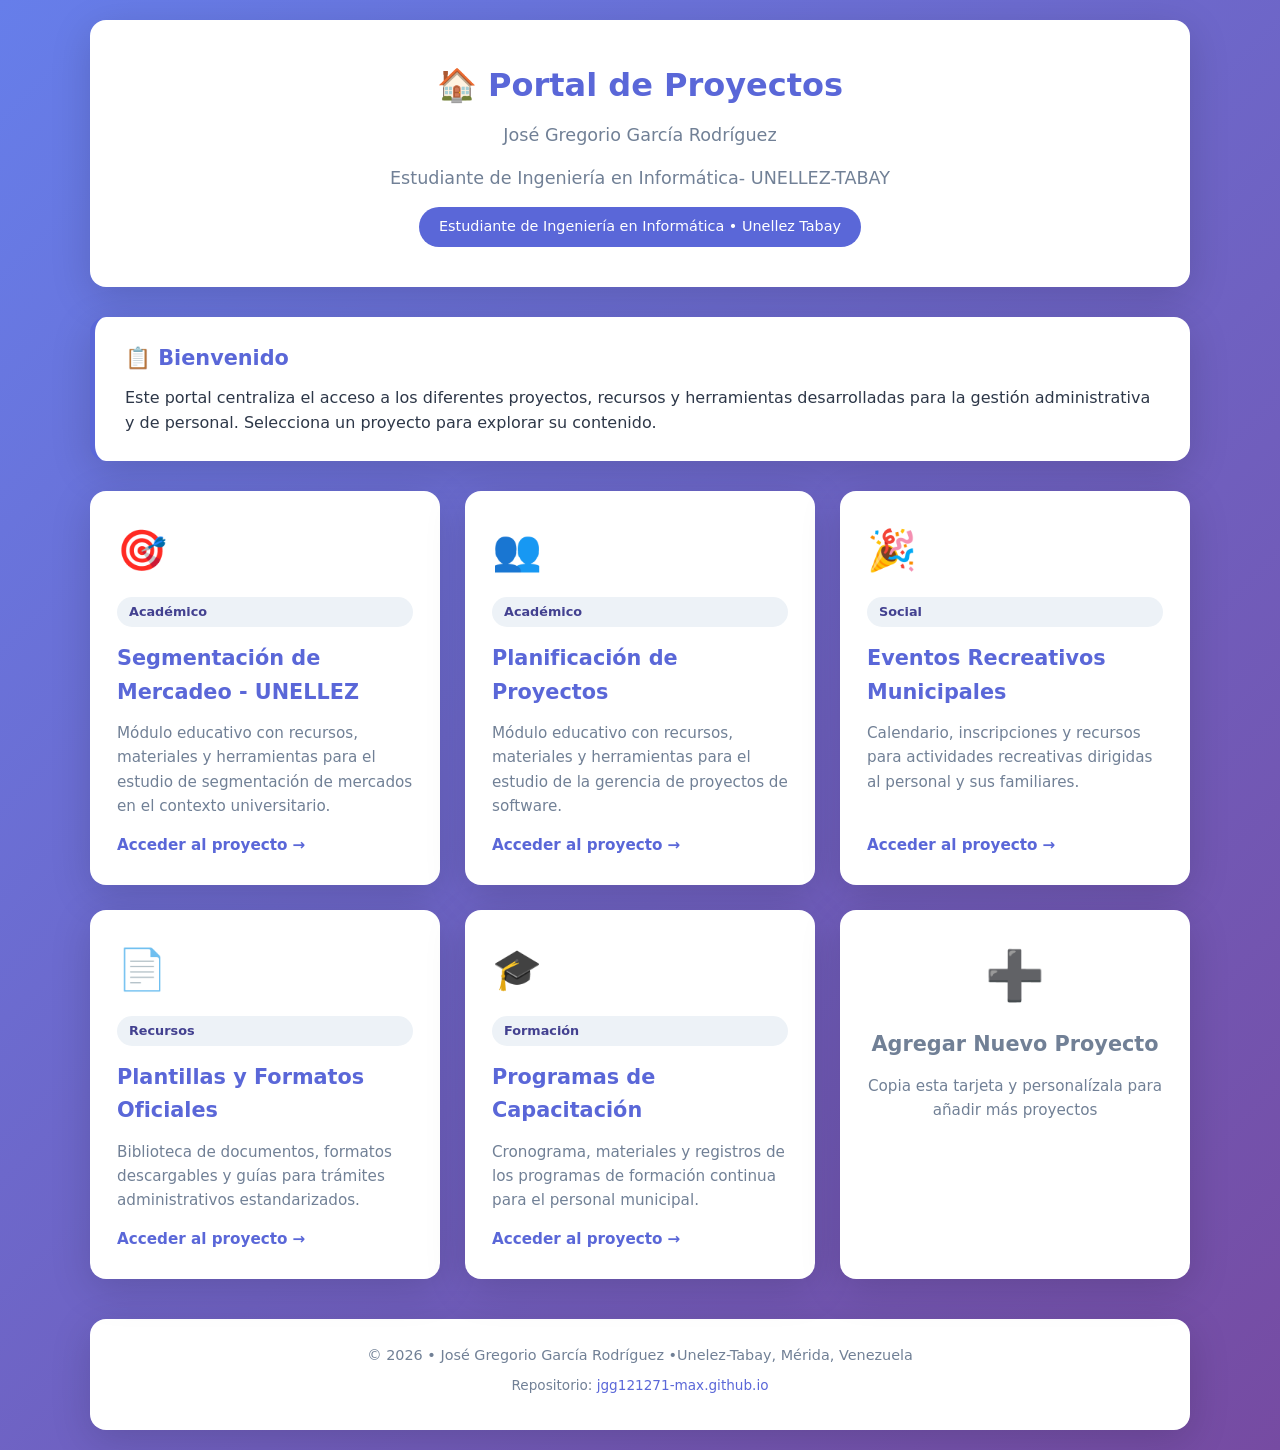
==== index.html @ 10d9c0a6 "Update index.html" ====
<!DOCTYPE html>
<html lang="es">
<head>
    <meta charset="UTF-8">
    <meta name="viewport" content="width=device-width, initial-scale=1.0">
    <meta name="description" content="Portal de proyectos de José Gregorio García - Unellez Tabay">
    <title>🏠 Portal de Proyectos | José Gregorio García</title>
    <style>
        :root {
            --primary: #5a67d8;
            --primary-dark: #434190;
            --secondary: #764ba2;
            --bg-gradient: linear-gradient(135deg, #667eea 0%, #764ba2 100%);
            --card-bg: #ffffff;
            --text-primary: #2d3748;
            --text-secondary: #718096;
            --border-radius: 16px;
            --shadow: 0 10px 40px rgba(0,0,0,0.15);
            --shadow-hover: 0 20px 60px rgba(102, 126, 234, 0.4);
        }
        
        * { margin: 0; padding: 0; box-sizing: border-box; }
        
        body {
            font-family: 'Segoe UI', system-ui, -apple-system, sans-serif;
            background: var(--bg-gradient);
            min-height: 100vh;
            padding: 20px;
            color: var(--text-primary);
            line-height: 1.6;
        }
        
        .container {
            max-width: 1100px;
            margin: 0 auto;
        }
        
        /* Header */
        header {
            background: var(--card-bg);
            border-radius: var(--border-radius);
            padding: 40px 30px;
            text-align: center;
            margin-bottom: 30px;
            box-shadow: var(--shadow);
        }
        
        header h1 {
            font-size: 2rem;
            color: var(--primary);
            margin-bottom: 10px;
        }
        
        header .subtitle {
            color: var(--text-secondary);
            font-size: 1.1rem;
            margin-bottom: 15px;
        }
        
        header .role {
            background: var(--primary);
            color: white;
            padding: 8px 20px;
            border-radius: 25px;
            display: inline-block;
            font-size: 0.9rem;
            font-weight: 500;
        }
        
        /* Intro */
        .intro {
            background: var(--card-bg);
            border-radius: var(--border-radius);
            padding: 25px 30px;
            margin-bottom: 30px;
            box-shadow: var(--shadow);
            border-left: 5px solid var(--primary);
        }
        
        .intro h2 {
            color: var(--primary);
            margin-bottom: 10px;
            font-size: 1.3rem;
        }
        
        /* Projects Grid */
        .projects-grid {
            display: grid;
            grid-template-columns: repeat(auto-fit, minmax(300px, 1fr));
            gap: 25px;
            margin-bottom: 40px;
        }
        
        .project-card {
            background: var(--card-bg);
            border-radius: var(--border-radius);
            padding: 25px;
            text-decoration: none;
            color: inherit;
            transition: all 0.3s ease;
            box-shadow: var(--shadow);
            border: 2px solid transparent;
            display: flex;
            flex-direction: column;
            min-height: 220px;
        }
        
        .project-card:hover {
            transform: translateY(-5px);
            border-color: var(--primary);
            box-shadow: var(--shadow-hover);
        }
        
        .project-card .icon {
            font-size: 2.5rem;
            margin-bottom: 15px;
        }
        
        .project-card h3 {
            color: var(--primary);
            font-size: 1.3rem;
            margin-bottom: 12px;
        }
        
        .project-card p {
            color: var(--text-secondary);
            font-size: 0.95rem;
            flex-grow: 1;
            margin-bottom: 15px;
        }
        
        .project-card .badge {
            display: inline-block;
            background: #edf2f7;
            color: var(--primary-dark);
            padding: 5px 12px;
            border-radius: 20px;
            font-size: 0.8rem;
            font-weight: 600;
            margin-bottom: 15px;
        }
        
        .project-card .link-text {
            color: var(--primary);
            font-weight: 600;
            font-size: 0.95rem;
            display: flex;
            align-items: center;
            gap: 5px;
        }
        
        .project-card .link-text::after {
            content: "→";
            transition: transform 0.2s;
        }
        
        .project-card:hover .link-text::after {
            transform: translateX(5px);
        }
        
        /* Footer */
        footer {
            background: var(--card-bg);
            border-radius: var(--border-radius);
            padding: 25px 30px;
            text-align: center;
            box-shadow: var(--shadow);
        }
        
        footer p {
            color: var(--text-secondary);
            font-size: 0.9rem;
            margin-bottom: 8px;
        }
        
        footer a {
            color: var(--primary);
            text-decoration: none;
            font-weight: 500;
        }
        
        footer a:hover {
            text-decoration: underline;
        }
        
        /* Responsive */
        @media (max-width: 768px) {
            header h1 { font-size: 1.6rem; }
            header .subtitle { font-size: 1rem; }
            .projects-grid { grid-template-columns: 1fr; }
            .container { padding: 0 10px; }
        }
    </style>
</head>
<body>
    <div class="container">
        
        <!-- Header -->
        <header>
            <h1>🏠 Portal de Proyectos</h1>
            <p class="subtitle">José Gregorio García Rodríguez</p>
            <p class="subtitle">Estudiante de Ingeniería en Informática- UNELLEZ-TABAY</p>
            <span class="role">Estudiante de Ingeniería en Informática • Unellez Tabay</span>
        </header>
        
        <!-- Introducción -->
        <section class="intro">
            <h2>📋 Bienvenido</h2>
            <p>Este portal centraliza el acceso a los diferentes proyectos, recursos y herramientas desarrolladas para la gestión administrativa y de personal. Selecciona un proyecto para explorar su contenido.</p>
        </section>
        
        <!-- Grid de Proyectos -->
        <main class="projects-grid">
            
            <!-- Proyecto 1: Segmentación de Mercadeo -->
            <a href="segmentacion-mercadeo-unellez/" class="project-card" target="_blank">
                <span class="icon">🎯</span>
                <span class="badge">Académico</span>
                <h3>Segmentación de Mercadeo - UNELLEZ</h3>
                <p>Módulo educativo con recursos, materiales y herramientas para el estudio de segmentación de mercados en el contexto universitario.</p>
                <span class="link-text">Acceder al proyecto</span>
            </a>
            
            <!-- Proyecto 2: Gerencía de Proyecto de Software -->
            <a href="gerencia-proyecto-software-unellez/" class="project-card" target="_blank">
                <span class="icon">👥</span>
                <span class="badge">Académico</span>
                <h3>Planificación de Proyectos</h3>
                <p>Módulo educativo con recursos, materiales y herramientas para el estudio de la gerencia de proyectos de software.</p>
                <span class="link-text">Acceder al proyecto</span>
            </a>
            
            <!-- Proyecto 3: Eventos Recreativos -->
            <a href="eventos-municipio/" class="project-card" target="_blank">
                <span class="icon">🎉</span>
                <span class="badge">Social</span>
                <h3>Eventos Recreativos Municipales</h3>
                <p>Calendario, inscripciones y recursos para actividades recreativas dirigidas al personal y sus familiares.</p>
                <span class="link-text">Acceder al proyecto</span>
            </a>
            
            <!-- Proyecto 4: Plantillas y Formatos -->
            <a href="plantillas-formatos/" class="project-card" target="_blank">
                <span class="icon">📄</span>
                <span class="badge">Recursos</span>
                <h3>Plantillas y Formatos Oficiales</h3>
                <p>Biblioteca de documentos, formatos descargables y guías para trámites administrativos estandarizados.</p>
                <span class="link-text">Acceder al proyecto</span>
            </a>
            
            <!-- Proyecto 5: Capacitación -->
            <a href="capacitacion-personal/" class="project-card" target="_blank">
                <span class="icon">🎓</span>
                <span class="badge">Formación</span>
                <h3>Programas de Capacitación</h3>
                <p>Cronograma, materiales y registros de los programas de formación continua para el personal municipal.</p>
                <span class="link-text">Acceder al proyecto</span>
            </a>
            
            <!-- Proyecto 6: Nuevo Proyecto (Plantilla) -->
            <a href="nuevo-proyecto/" class="project-card" target="_blank" style="border-style: dashed; justify-content: center; align-items: center; text-align: center;">
                <span class="icon" style="font-size: 3rem;">➕</span>
                <h3 style="color: var(--text-secondary);">Agregar Nuevo Proyecto</h3>
                <p style="color: var(--text-secondary); margin-bottom: 0;">Copia esta tarjeta y personalízala para añadir más proyectos</p>
            </a>
            
        </main>
        
        <!-- Footer -->
        <footer>
            <p>© 2026 • José Gregorio García Rodríguez •Unelez-Tabay, Mérida, Venezuela</p>
            <p style="font-size: 0.85rem;">
                Repositorio: 
                <a href="https://github.com/jgg121271-max/jgg121271-max.github.io" target="_blank">
                    jgg121271-max.github.io
                </a>
            </p>
        </footer>
        
    </div>
</body>
</html>
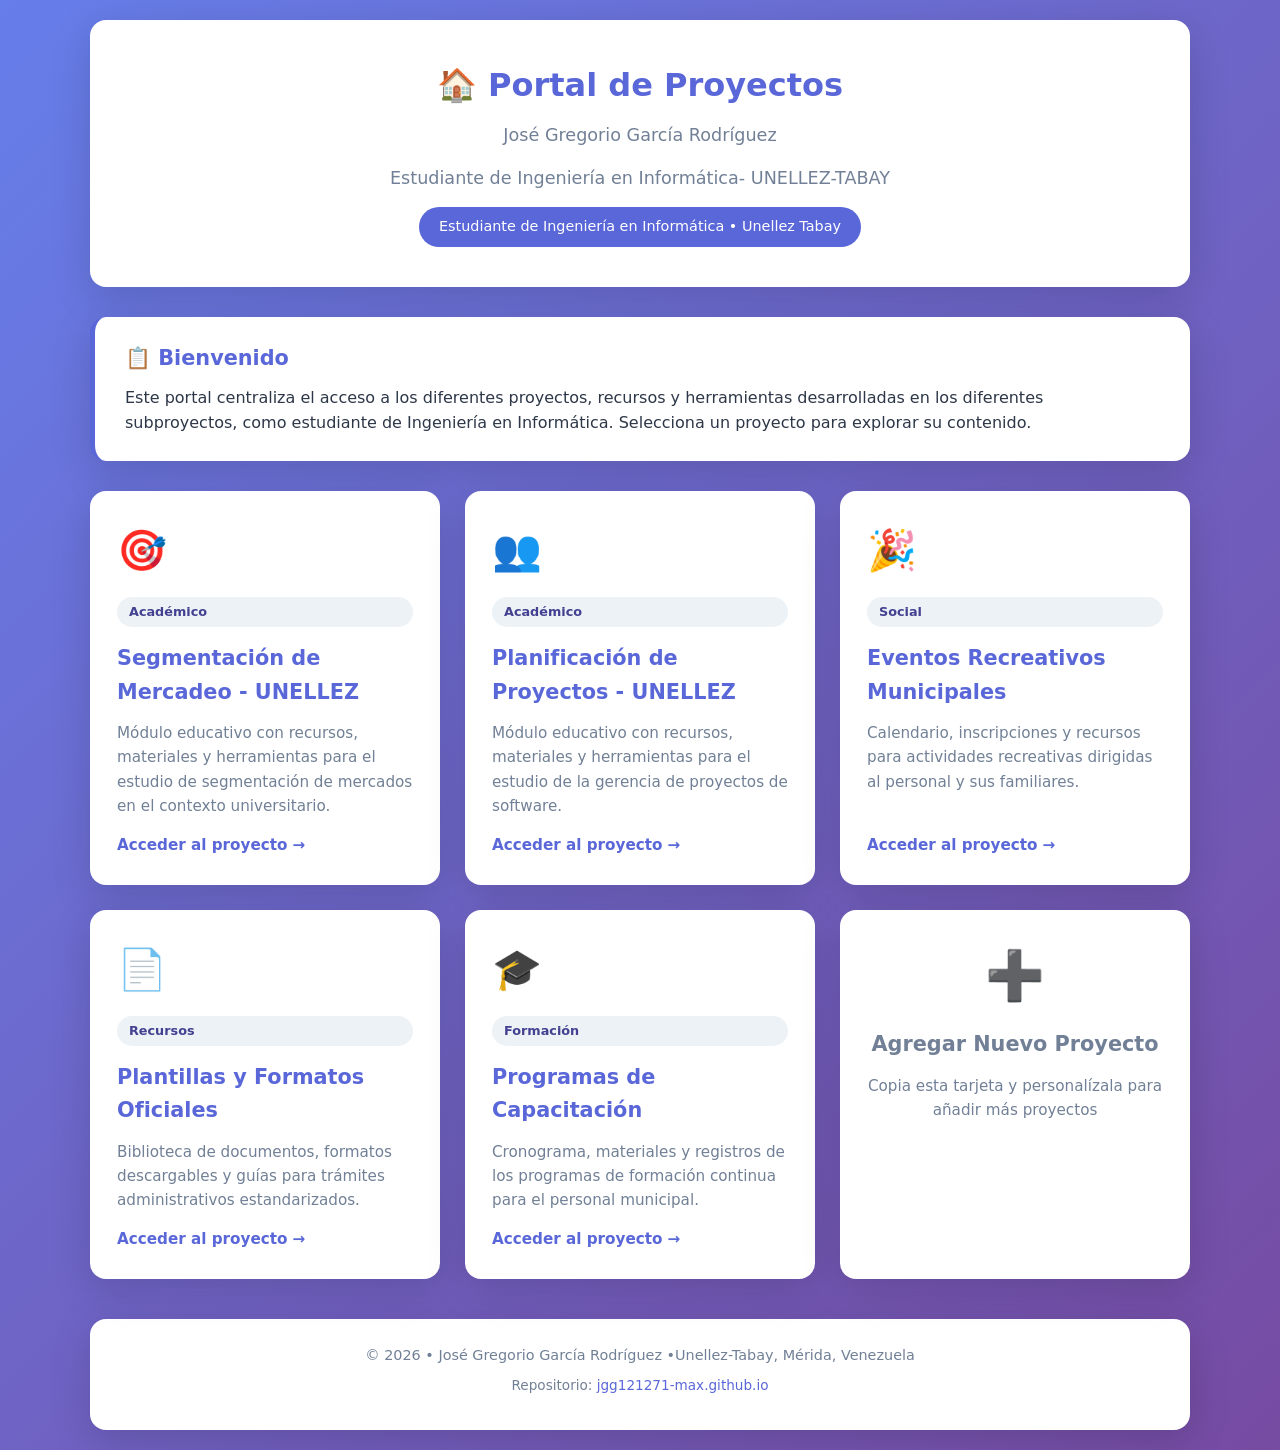
==== commit 5b273aa6: "Update index.html" ====
--- a/index.html
+++ b/index.html
@@ -206,7 +206,7 @@
         <!-- Introducción -->
         <section class="intro">
             <h2>📋 Bienvenido</h2>
-            <p>Este portal centraliza el acceso a los diferentes proyectos, recursos y herramientas desarrolladas para la gestión administrativa y de personal. Selecciona un proyecto para explorar su contenido.</p>
+            <p>Este portal centraliza el acceso a los diferentes proyectos, recursos y herramientas desarrolladas en los diferentes subproyectos, como estudiante de Ingeniería en Informática. Selecciona un proyecto para explorar su contenido.</p>
         </section>
         
         <!-- Grid de Proyectos -->
@@ -225,7 +225,7 @@
             <a href="gerencia-proyecto-software-unellez/" class="project-card" target="_blank">
                 <span class="icon">👥</span>
                 <span class="badge">Académico</span>
-                <h3>Planificación de Proyectos</h3>
+                <h3>Planificación de Proyectos - UNELLEZ</h3>
                 <p>Módulo educativo con recursos, materiales y herramientas para el estudio de la gerencia de proyectos de software.</p>
                 <span class="link-text">Acceder al proyecto</span>
             </a>
@@ -268,7 +268,7 @@
         
         <!-- Footer -->
         <footer>
-            <p>© 2026 • José Gregorio García Rodríguez •Unelez-Tabay, Mérida, Venezuela</p>
+            <p>© 2026 • José Gregorio García Rodríguez •Unellez-Tabay, Mérida, Venezuela</p>
             <p style="font-size: 0.85rem;">
                 Repositorio: 
                 <a href="https://github.com/jgg121271-max/jgg121271-max.github.io" target="_blank">
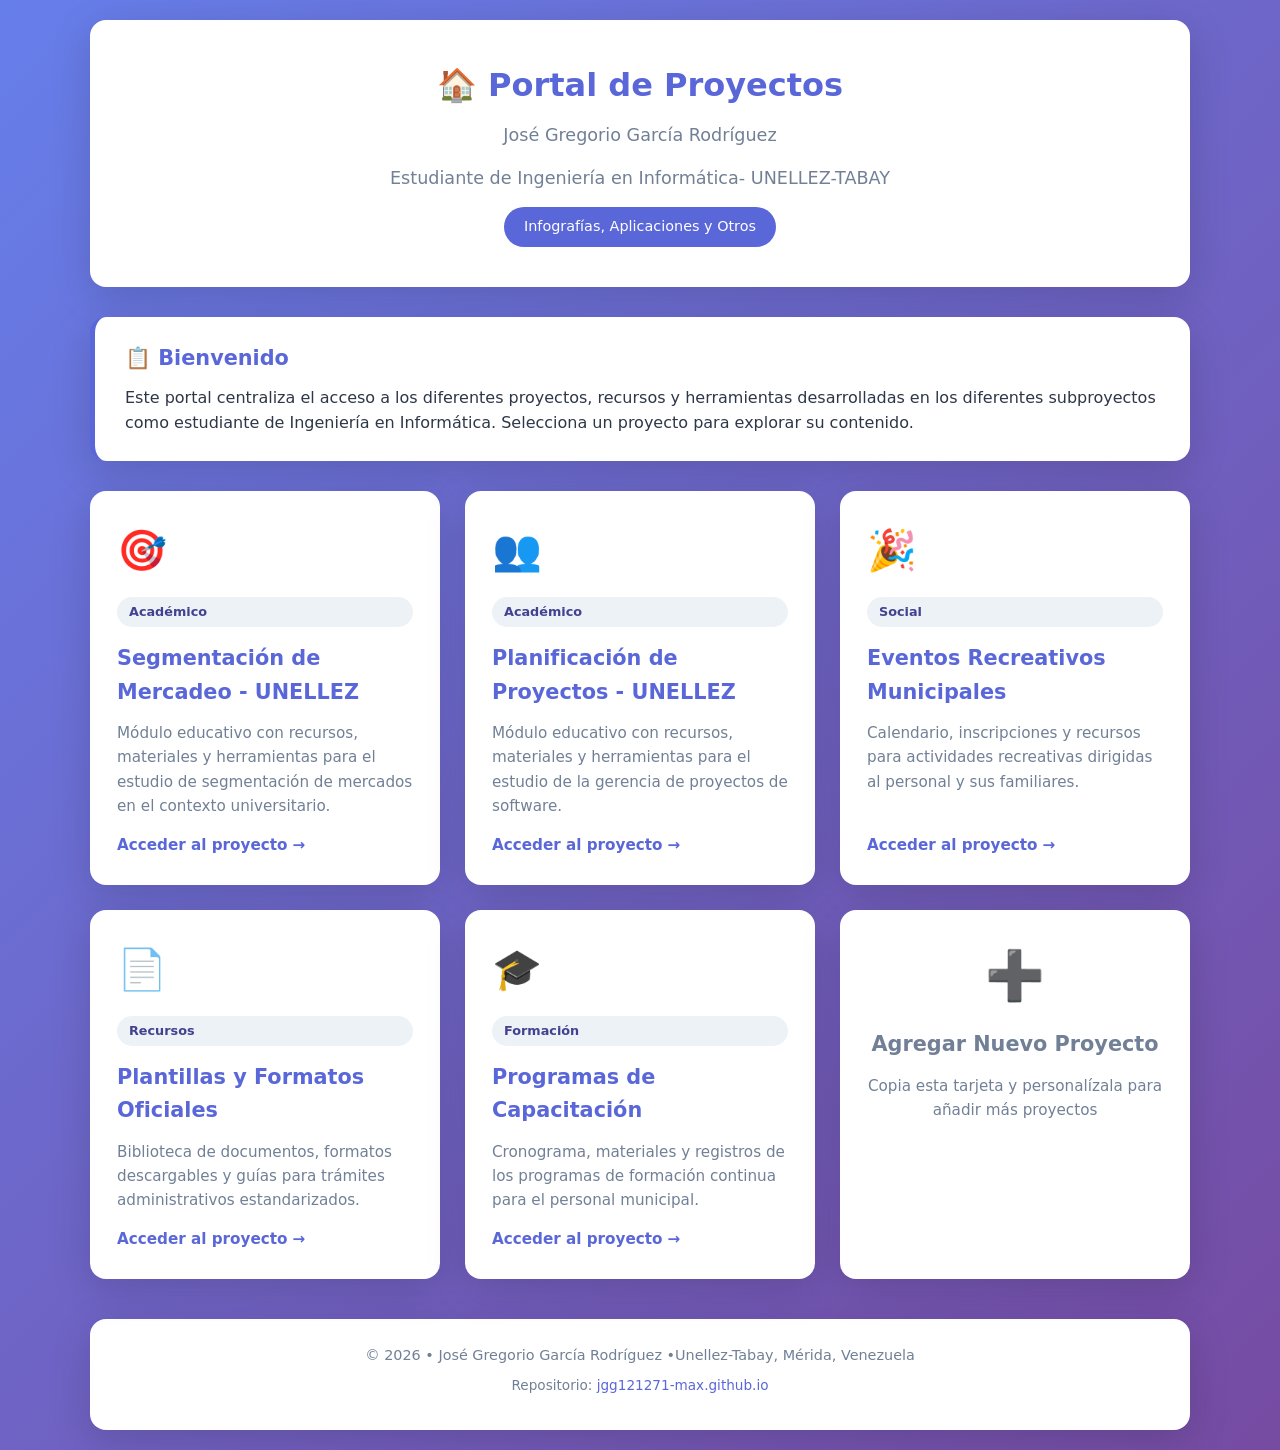
==== commit f2f5b096: "Update index.html" ====
--- a/index.html
+++ b/index.html
@@ -200,13 +200,13 @@
             <h1>🏠 Portal de Proyectos</h1>
             <p class="subtitle">José Gregorio García Rodríguez</p>
             <p class="subtitle">Estudiante de Ingeniería en Informática- UNELLEZ-TABAY</p>
-            <span class="role">Estudiante de Ingeniería en Informática • Unellez Tabay</span>
+            <span class="role">Infografías, Aplicaciones y Otros</span>
         </header>
         
         <!-- Introducción -->
         <section class="intro">
             <h2>📋 Bienvenido</h2>
-            <p>Este portal centraliza el acceso a los diferentes proyectos, recursos y herramientas desarrolladas en los diferentes subproyectos, como estudiante de Ingeniería en Informática. Selecciona un proyecto para explorar su contenido.</p>
+            <p>Este portal centraliza el acceso a los diferentes proyectos, recursos y herramientas desarrolladas en los diferentes subproyectos como estudiante de Ingeniería en Informática. Selecciona un proyecto para explorar su contenido.</p>
         </section>
         
         <!-- Grid de Proyectos -->
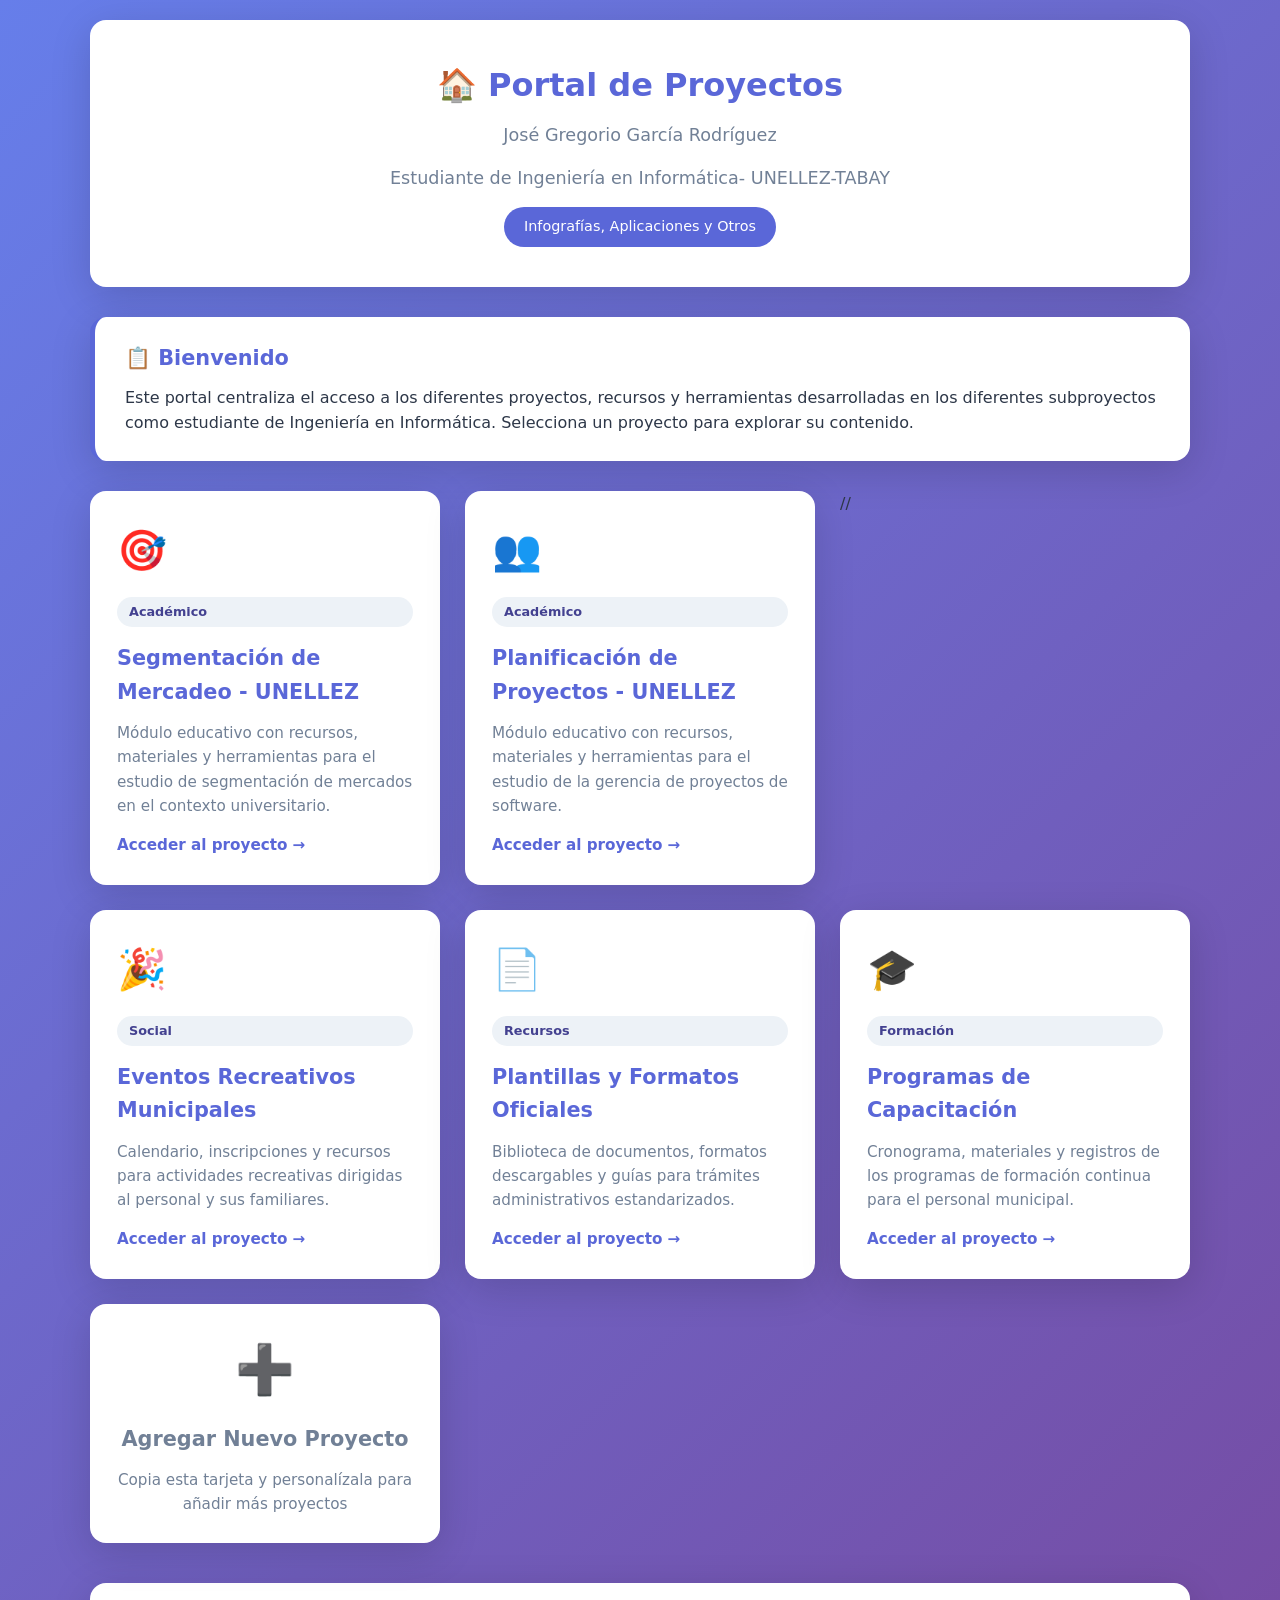
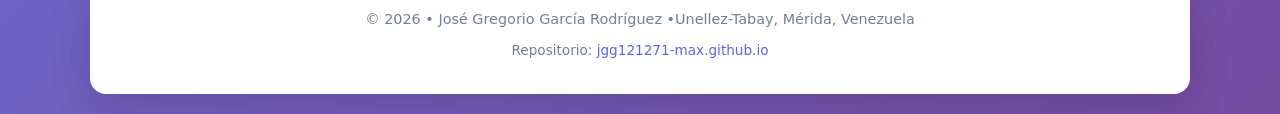
==== commit 23b9d77e: "Update index.html" ====
--- a/index.html
+++ b/index.html
@@ -230,7 +230,7 @@
                 <span class="link-text">Acceder al proyecto</span>
             </a>
             
-            <!-- Proyecto 3: Eventos Recreativos -->
+            //<!-- Proyecto 3: Eventos Recreativos -->
             <a href="eventos-municipio/" class="project-card" target="_blank">
                 <span class="icon">🎉</span>
                 <span class="badge">Social</span>
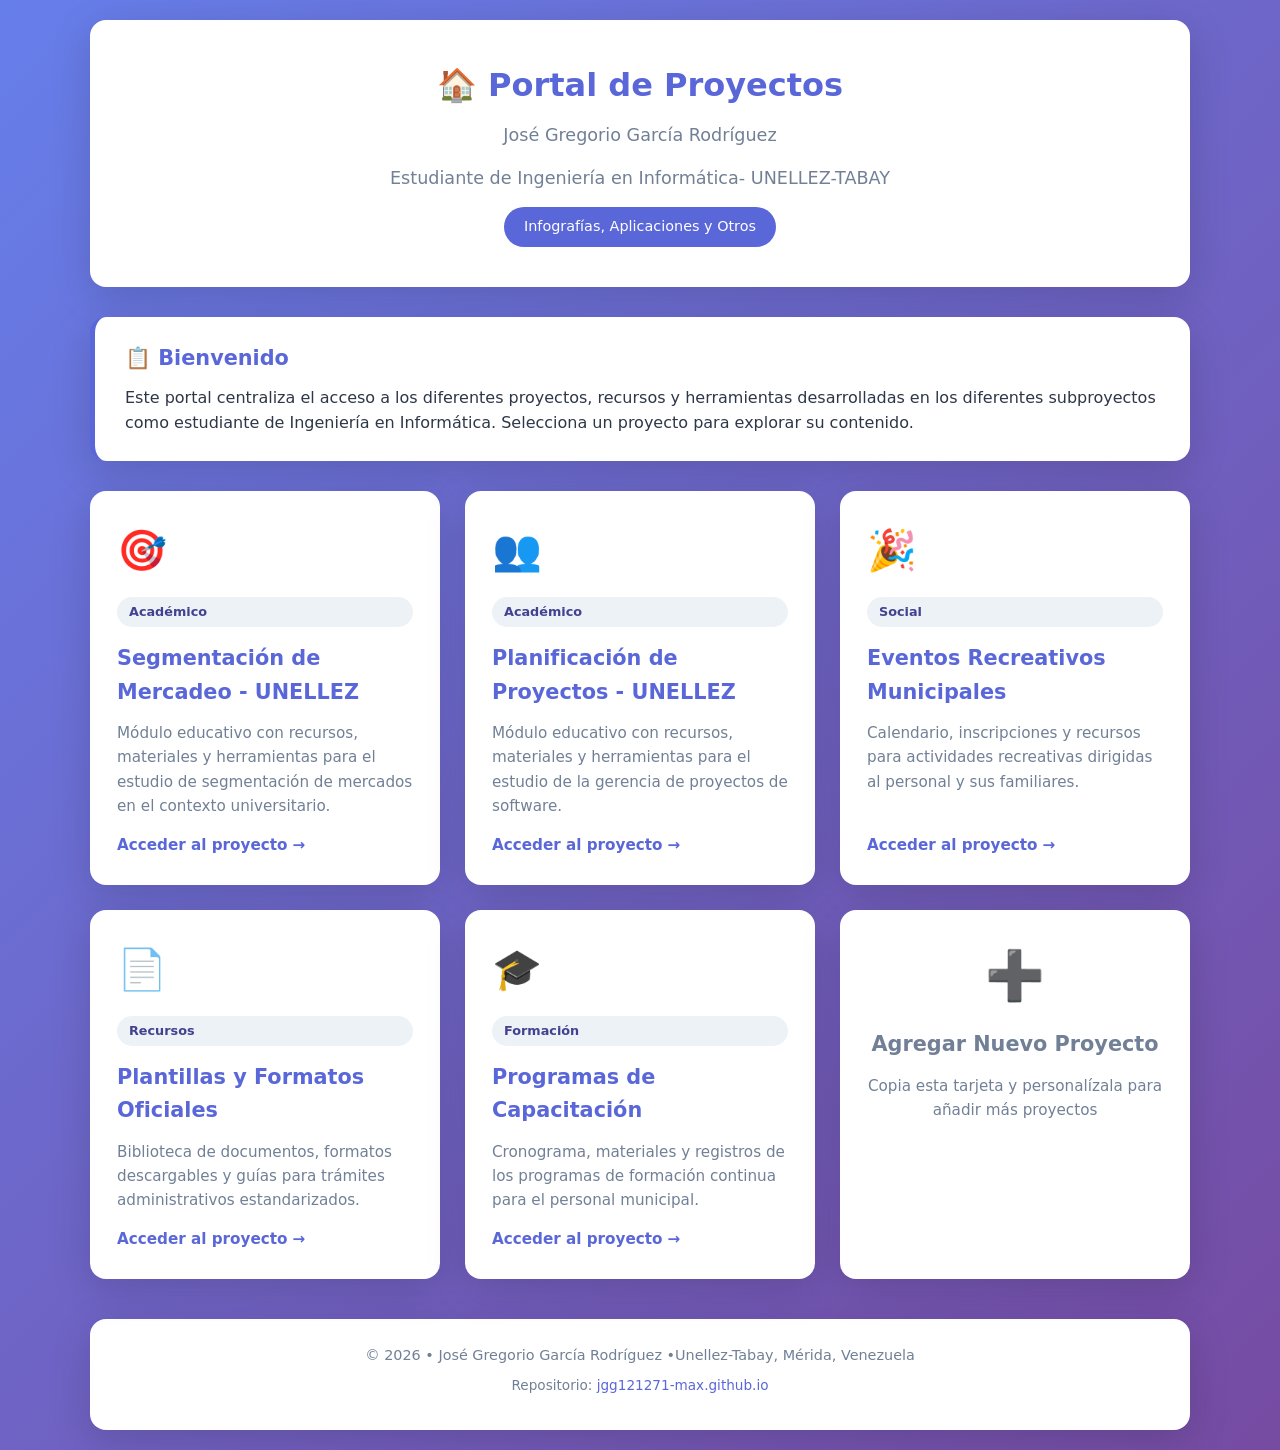
==== commit 5a42755d: "Update index.html" ====
--- a/index.html
+++ b/index.html
@@ -230,7 +230,7 @@
                 <span class="link-text">Acceder al proyecto</span>
             </a>
             
-            //<!-- Proyecto 3: Eventos Recreativos -->
+            <!-- Proyecto 3: Eventos Recreativos -->
             <a href="eventos-municipio/" class="project-card" target="_blank">
                 <span class="icon">🎉</span>
                 <span class="badge">Social</span>
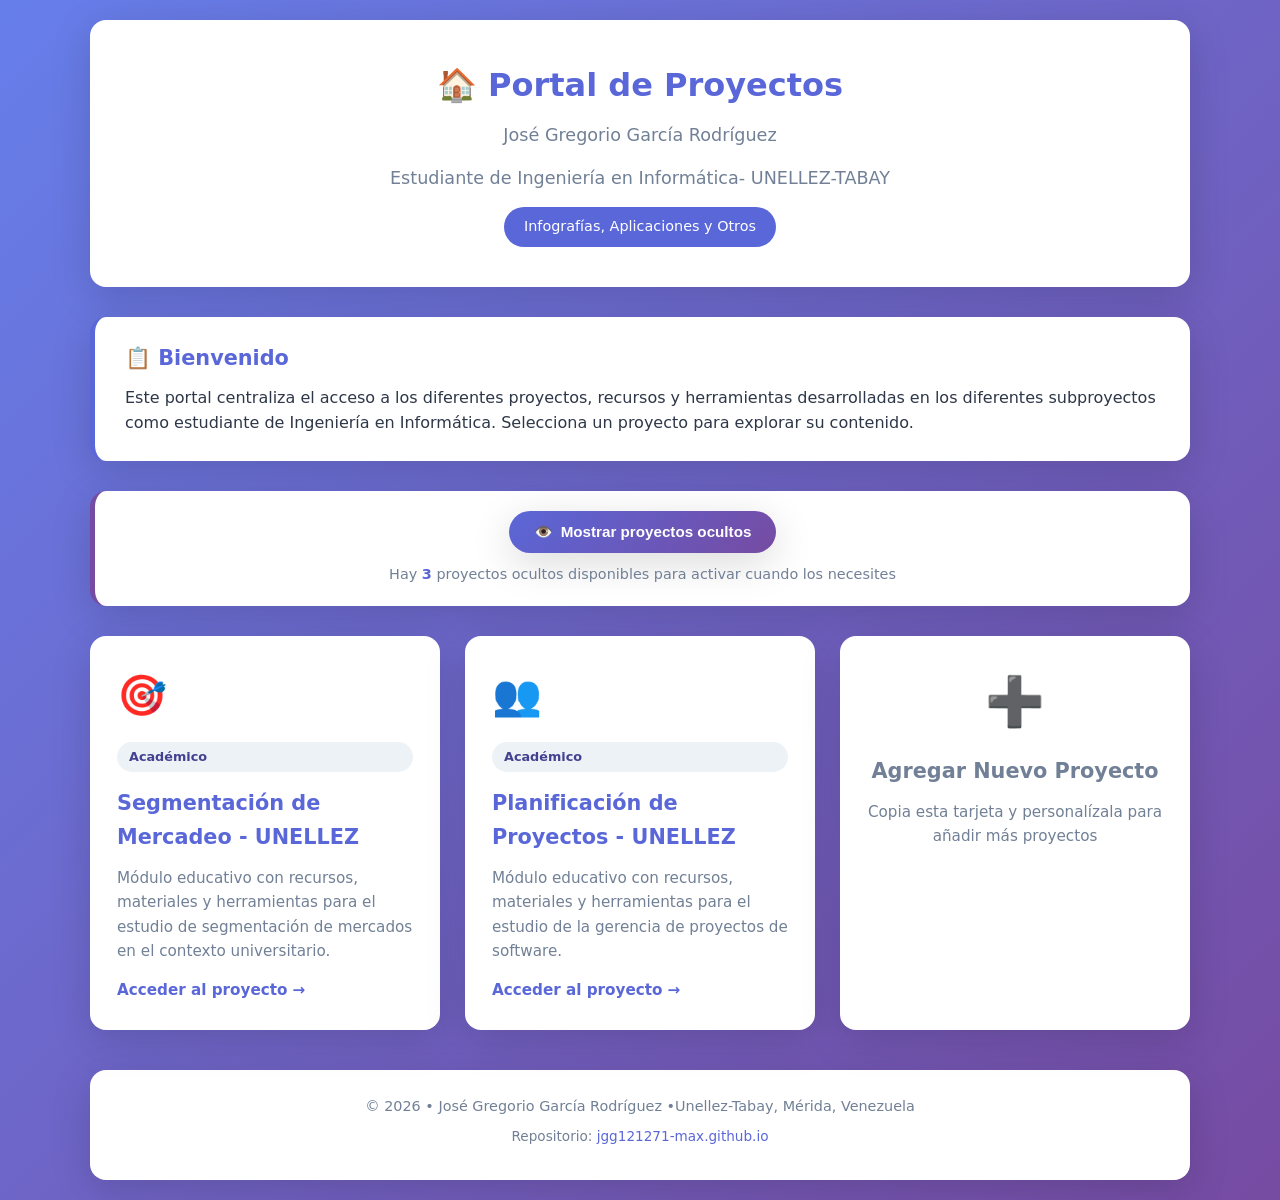
==== commit 454e2342: "Update index.html" ====
--- a/index.html
+++ b/index.html
@@ -158,6 +158,92 @@
             transform: translateX(5px);
         }
         
+        /* 
+         * ================================================================
+         * CLASE PARA OCULTAR TARJETAS (MODIFICACIÓN APLICADA)
+         * ================================================================
+         * Esta clase oculta las tarjetas que se desean mantener en el código
+         * pero no mostrar inicialmente al usuario.
+         * 
+         * TARJETAS AFECTADAS:
+         * - Eventos Recreativos Municipales (#eventos-recreativos)
+         * - Plantillas y Formatos Oficiales (#plantillas-formatos)
+         * - Programas de Capacitación (#programas-capacitacion)
+         * 
+         * CÓMO MOSTRAR LAS TARJETAS OCULTAS:
+         * ================================================================
+         * OPCIÓN 1: Usar el botón "👁️ Mostrar proyectos ocultos"
+         * OPCIÓN 2: Eliminar la clase "card-hidden" del HTML de cada tarjeta
+         * OPCIÓN 3: Cambiar "display: none" por "display: flex" en esta clase CSS
+         * OPCIÓN 4: Ejecutar en consola: showHiddenCards()
+         * ================================================================
+         */
+        .card-hidden {
+            display: none !important;
+        }
+        
+        /* Animación para cuando se muestran las tarjetas */
+        .project-card.card-show {
+            animation: fadeInUp 0.5s ease;
+        }
+        
+        @keyframes fadeInUp {
+            from {
+                opacity: 0;
+                transform: translateY(20px);
+            }
+            to {
+                opacity: 1;
+                transform: translateY(0);
+            }
+        }
+        
+        /* Control Panel para mostrar/ocultar */
+        .control-panel {
+            background: var(--card-bg);
+            border-radius: var(--border-radius);
+            padding: 20px 30px;
+            margin-bottom: 30px;
+            box-shadow: var(--shadow);
+            text-align: center;
+            border-left: 5px solid var(--secondary);
+        }
+        
+        .toggle-btn {
+            background: linear-gradient(135deg, var(--primary), var(--secondary));
+            color: white;
+            border: none;
+            padding: 12px 25px;
+            border-radius: 25px;
+            font-size: 0.95rem;
+            font-weight: 600;
+            cursor: pointer;
+            transition: all 0.3s ease;
+            display: inline-flex;
+            align-items: center;
+            gap: 8px;
+            box-shadow: var(--shadow);
+        }
+        
+        .toggle-btn:hover {
+            transform: translateY(-2px);
+            box-shadow: var(--shadow-hover);
+        }
+        
+        .toggle-btn.active {
+            background: linear-gradient(135deg, #48bb78, #38a169);
+        }
+        
+        .toggle-info {
+            color: var(--text-secondary);
+            font-size: 0.9rem;
+            margin-top: 10px;
+        }
+        
+        .toggle-info strong {
+            color: var(--primary);
+        }
+        
         /* Footer */
         footer {
             background: var(--card-bg);
@@ -189,6 +275,7 @@
             header .subtitle { font-size: 1rem; }
             .projects-grid { grid-template-columns: 1fr; }
             .container { padding: 0 10px; }
+            .toggle-btn { width: 100%; justify-content: center; }
         }
     </style>
 </head>
@@ -209,10 +296,21 @@
             <p>Este portal centraliza el acceso a los diferentes proyectos, recursos y herramientas desarrolladas en los diferentes subproyectos como estudiante de Ingeniería en Informática. Selecciona un proyecto para explorar su contenido.</p>
         </section>
         
+        <!-- Panel de Control (NUEVO) -->
+        <section class="control-panel">
+            <button id="toggleHiddenCards" class="toggle-btn">
+                <span class="btn-icon">👁️</span>
+                <span class="btn-text">Mostrar proyectos ocultos</span>
+            </button>
+            <p class="toggle-info">
+                Hay <strong id="hiddenCount">3</strong> proyectos ocultos disponibles para activar cuando los necesites
+            </p>
+        </section>
+        
         <!-- Grid de Proyectos -->
         <main class="projects-grid">
             
-            <!-- Proyecto 1: Segmentación de Mercadeo -->
+            <!-- Proyecto 1: Segmentación de Mercadeo - VISIBLE ✅ -->
             <a href="segmentacion-mercadeo-unellez/" class="project-card" target="_blank">
                 <span class="icon">🎯</span>
                 <span class="badge">Académico</span>
@@ -221,7 +319,7 @@
                 <span class="link-text">Acceder al proyecto</span>
             </a>
             
-            <!-- Proyecto 2: Gerencía de Proyecto de Software -->
+            <!-- Proyecto 2: Gerencía de Proyecto de Software - VISIBLE ✅ -->
             <a href="gerencia-proyecto-software-unellez/" class="project-card" target="_blank">
                 <span class="icon">👥</span>
                 <span class="badge">Académico</span>
@@ -230,8 +328,19 @@
                 <span class="link-text">Acceder al proyecto</span>
             </a>
             
-            <!-- Proyecto 3: Eventos Recreativos -->
-            <a href="eventos-municipio/" class="project-card" target="_blank">
+            <!-- 
+                ================================================================
+                PROYECTO 3: Eventos Recreativos - OCULTO 🔒
+                ================================================================
+                Esta tarjeta está oculta inicialmente pero permanece en el código.
+                
+                PARA MOSTRARLA:
+                1. Remover la clase "card-hidden" del div siguiente
+                2. O usar el botón "Mostrar proyectos ocultos" en la página
+                3. O ejecutar en consola: showHiddenCards()
+                ================================================================
+            -->
+            <a href="eventos-municipio/" class="project-card card-hidden" id="eventos-recreativos" target="_blank">
                 <span class="icon">🎉</span>
                 <span class="badge">Social</span>
                 <h3>Eventos Recreativos Municipales</h3>
@@ -239,8 +348,19 @@
                 <span class="link-text">Acceder al proyecto</span>
             </a>
             
-            <!-- Proyecto 4: Plantillas y Formatos -->
-            <a href="plantillas-formatos/" class="project-card" target="_blank">
+            <!-- 
+                ================================================================
+                PROYECTO 4: Plantillas y Formatos - OCULTO 🔒
+                ================================================================
+                Esta tarjeta está oculta inicialmente pero permanece en el código.
+                
+                PARA MOSTRARLA:
+                1. Remover la clase "card-hidden" del div siguiente
+                2. O usar el botón "Mostrar proyectos ocultos" en la página
+                3. O ejecutar en consola: showHiddenCards()
+                ================================================================
+            -->
+            <a href="plantillas-formatos/" class="project-card card-hidden" id="plantillas-formatos" target="_blank">
                 <span class="icon">📄</span>
                 <span class="badge">Recursos</span>
                 <h3>Plantillas y Formatos Oficiales</h3>
@@ -248,8 +368,19 @@
                 <span class="link-text">Acceder al proyecto</span>
             </a>
             
-            <!-- Proyecto 5: Capacitación -->
-            <a href="capacitacion-personal/" class="project-card" target="_blank">
+            <!-- 
+                ================================================================
+                PROYECTO 5: Capacitación - OCULTO 🔒
+                ================================================================
+                Esta tarjeta está oculta inicialmente pero permanece en el código.
+                
+                PARA MOSTRARLA:
+                1. Remover la clase "card-hidden" del div siguiente
+                2. O usar el botón "Mostrar proyectos ocultos" en la página
+                3. O ejecutar en consola: showHiddenCards()
+                ================================================================
+            -->
+            <a href="capacitacion-personal/" class="project-card card-hidden" id="programas-capacitacion" target="_blank">
                 <span class="icon">🎓</span>
                 <span class="badge">Formación</span>
                 <h3>Programas de Capacitación</h3>
@@ -257,7 +388,7 @@
                 <span class="link-text">Acceder al proyecto</span>
             </a>
             
-            <!-- Proyecto 6: Nuevo Proyecto (Plantilla) -->
+            <!-- Proyecto 6: Nuevo Proyecto (Plantilla) - VISIBLE ✅ -->
             <a href="nuevo-proyecto/" class="project-card" target="_blank" style="border-style: dashed; justify-content: center; align-items: center; text-align: center;">
                 <span class="icon" style="font-size: 3rem;">➕</span>
                 <h3 style="color: var(--text-secondary);">Agregar Nuevo Proyecto</h3>
@@ -278,5 +409,211 @@
         </footer>
         
     </div>
+
+    <!-- ========================================
+         JAVASCRIPT - FUNCIONALIDAD DE TARJETAS
+         ======================================== -->
+    <script>
+        document.addEventListener('DOMContentLoaded', function() {
+            
+            // ========================================
+            // CONFIGURACIÓN INICIAL
+            // ========================================
+            const toggleBtn = document.getElementById('toggleHiddenCards');
+            const hiddenCards = document.querySelectorAll('.card-hidden');
+            const hiddenCount = document.getElementById('hiddenCount');
+            let areHiddenVisible = false;
+            
+            // Actualizar contador de tarjetas ocultas
+            if (hiddenCount) {
+                hiddenCount.textContent = hiddenCards.length;
+            }
+            
+            // ========================================
+            // FUNCIÓN PRINCIPAL: MOSTRAR/OCULTAR TARJETAS
+            // ========================================
+            function toggleHiddenCards() {
+                hiddenCards.forEach((card, index) => {
+                    if (areHiddenVisible) {
+                        // OCULTAR: Remover animación y establecer display none
+                        card.classList.remove('card-show');
+                        setTimeout(() => {
+                            card.style.display = 'none';
+                        }, 300); // Esperar que termine la animación
+                    } else {
+                        // MOSTRAR: Establecer display flex y añadir animación
+                        card.style.display = 'flex';
+                        // Pequeño delay para que la animación se active
+                        setTimeout(() => {
+                            card.classList.add('card-show');
+                        }, 10 + (index * 100)); // Animación escalonada
+                    }
+                });
+                
+                // Alternar estado
+                areHiddenVisible = !areHiddenVisible;
+                updateButtonState();
+            }
+            
+            // ========================================
+            // ACTUALIZAR ESTADO DEL BOTÓN
+            // ========================================
+            function updateButtonState() {
+                if (!toggleBtn) return;
+                
+                const icon = toggleBtn.querySelector('.btn-icon');
+                const text = toggleBtn.querySelector('.btn-text');
+                
+                if (areHiddenVisible) {
+                    // Estado: Tarjetas visibles
+                    toggleBtn.classList.add('active');
+                    if (icon) icon.textContent = '🙈';
+                    if (text) text.textContent = 'Ocultar proyectos';
+                } else {
+                    // Estado: Tarjetas ocultas
+                    toggleBtn.classList.remove('active');
+                    if (icon) icon.textContent = '👁️';
+                    if (text) text.textContent = 'Mostrar proyectos ocultos';
+                }
+            }
+            
+            // ========================================
+            // EVENT LISTENER PARA EL BOTÓN
+            // ========================================
+            if (toggleBtn) {
+                toggleBtn.addEventListener('click', toggleHiddenCards);
+            }
+            
+            // ========================================
+            // FUNCIONES GLOBALES (para usar desde consola)
+            // ========================================
+            
+            /*
+             * ================================================================
+             * FUNCIONES PARA CONTROLAR TARJETAS DESDE LA CONSOLA
+             * ================================================================
+             * 
+             * EJEMPLOS DE USO:
+             * 
+             * // Mostrar todas las tarjetas ocultas:
+             * showHiddenCards();
+             * 
+             * // Ocultar todas las tarjetas:
+             * hideHiddenCards();
+             * 
+             * // Mostrar una tarjeta específica por ID:
+             * showCardById('eventos-recreativos');
+             * 
+             * // Ocultar una tarjeta específica por ID:
+             * hideCardById('eventos-recreativos');
+             * 
+             * // Ver estado actual:
+             * getCardsStatus();
+             * ================================================================
+             */
+            
+            // Mostrar todas las tarjetas ocultas
+            window.showHiddenCards = function() {
+                hiddenCards.forEach((card, index) => {
+                    card.style.display = 'flex';
+                    setTimeout(() => {
+                        card.classList.add('card-show');
+                    }, 10 + (index * 100));
+                });
+                areHiddenVisible = true;
+                updateButtonState();
+                console.log('✅ Tarjetas ocultas mostradas:', hiddenCards.length);
+                return hiddenCards.length;
+            };
+            
+            // Ocultar todas las tarjetas
+            window.hideHiddenCards = function() {
+                hiddenCards.forEach(card => {
+                    card.classList.remove('card-show');
+                    card.style.display = 'none';
+                });
+                areHiddenVisible = false;
+                updateButtonState();
+                console.log('✅ Tarjetas ocultas:', hiddenCards.length);
+                return hiddenCards.length;
+            };
+            
+            // Mostrar tarjeta específica por ID
+            window.showCardById = function(cardId) {
+                const card = document.getElementById(cardId);
+                if (card && card.classList.contains('card-hidden')) {
+                    card.style.display = 'flex';
+                    setTimeout(() => {
+                        card.classList.add('card-show');
+                        card.classList.remove('card-hidden');
+                    }, 10);
+                    console.log(`✅ Tarjeta mostrada: #${cardId}`);
+                    return true;
+                }
+                console.warn(`⚠️ Tarjeta no encontrada o ya visible: #${cardId}`);
+                return false;
+            };
+            
+            // Ocultar tarjeta específica por ID
+            window.hideCardById = function(cardId) {
+                const card = document.getElementById(cardId);
+                if (card) {
+                    card.classList.remove('card-show');
+                    card.style.display = 'none';
+                    card.classList.add('card-hidden');
+                    console.log(`✅ Tarjeta oculta: #${cardId}`);
+                    return true;
+                }
+                console.warn(`⚠️ Tarjeta no encontrada: #${cardId}`);
+                return false;
+            };
+            
+            // Ver estado de las tarjetas
+            window.getCardsStatus = function() {
+                const status = {
+                    total: hiddenCards.length,
+                    visible: Array.from(hiddenCards).filter(c => c.style.display !== 'none').length,
+                    hidden: Array.from(hiddenCards).filter(c => c.style.display === 'none').length,
+                    ids: Array.from(hiddenCards).map(c => c.id)
+                };
+                console.table(status);
+                return status;
+            };
+            
+            // ========================================
+            // EFECTOS ADICIONALES
+            // ========================================
+            
+            // Efecto hover mejorado en tarjetas
+            const projectCards = document.querySelectorAll('.project-card:not(.card-hidden)');
+            projectCards.forEach(card => {
+                card.addEventListener('mouseenter', function() {
+                    this.style.zIndex = '10';
+                });
+                card.addEventListener('mouseleave', function() {
+                    this.style.zIndex = '1';
+                });
+            });
+            
+            // ========================================
+            // MENSAJES DE CONSOLA
+            // ========================================
+            console.log('%c🏠 Portal de Proyectos - Cargado', 
+                'font-size: 14px; font-weight: bold; color: #5a67d8;');
+            console.log('%c✅ Proyectos visibles: 3', 
+                'font-size: 12px; color: #48bb78;');
+            console.log('%c🔒 Proyectos ocultos: 3', 
+                'font-size: 12px; color: #ed8936;');
+            console.log('%c\n💡 Para mostrar proyectos ocultos:', 
+                'font-size: 11px; color: #718096;');
+            console.log('%c   • Usa el botón "👁️ Mostrar proyectos ocultos"', 
+                'font-size: 11px; color: #718096;');
+            console.log('%c   • O ejecuta en consola: showHiddenCards()', 
+                'font-size: 11px; color: #718096;');
+            console.log('%c\n© 2026 - José Gregorio García Rodríguez', 
+                'font-size: 10px; color: #a0aec0;');
+            
+        });
+    </script>
 </body>
 </html>
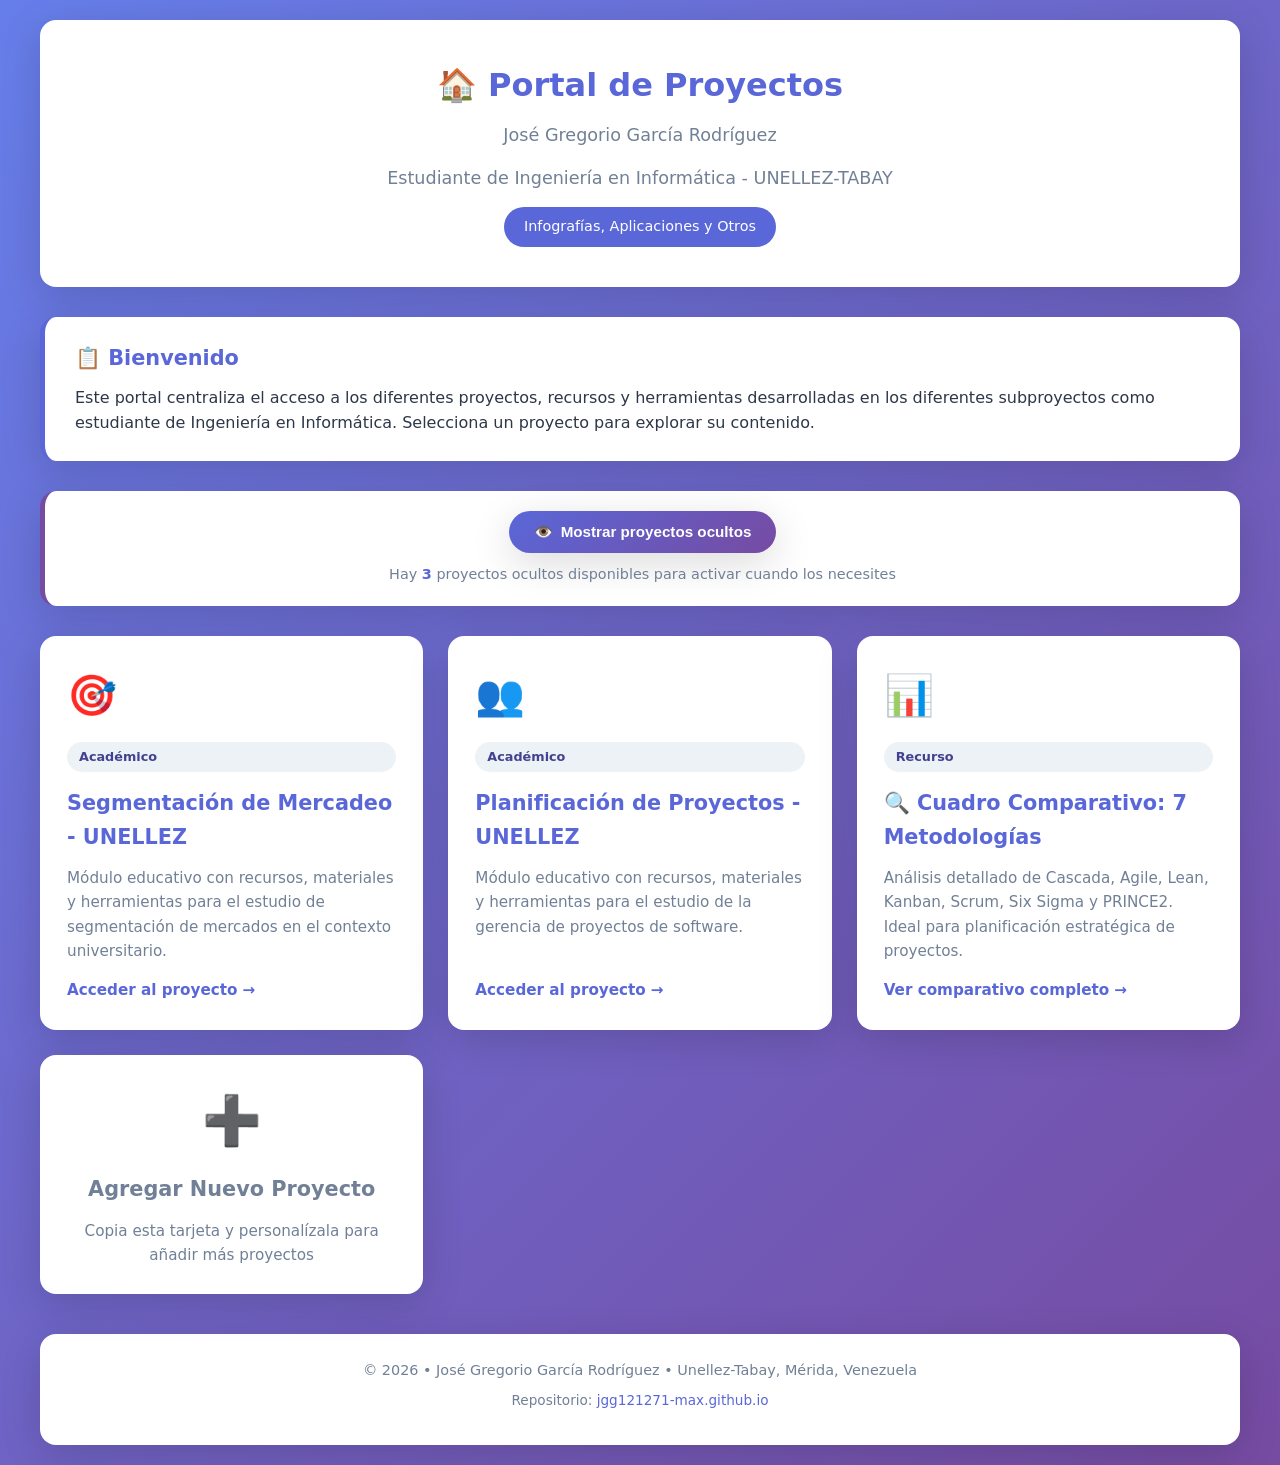
==== commit d3014666: "Update index.html" ====
--- a/index.html
+++ b/index.html
@@ -17,6 +17,15 @@
             --border-radius: 16px;
             --shadow: 0 10px 40px rgba(0,0,0,0.15);
             --shadow-hover: 0 20px 60px rgba(102, 126, 234, 0.4);
+            /* Nuevas variables para el cuadro comparativo */
+            --success: #48bb78;
+            --warning: #ed8936;
+            --danger: #f56565;
+            --table-header: #f7fafc;
+            --table-border: #e2e8f0;
+            --flex-high: #c6f6d5;
+            --flex-medium: #fef3c7;
+            --flex-low: #fed7d7;
         }
         
         * { margin: 0; padding: 0; box-sizing: border-box; }
@@ -31,7 +40,7 @@
         }
         
         .container {
-            max-width: 1100px;
+            max-width: 1200px;
             margin: 0 auto;
         }
         
@@ -103,6 +112,7 @@
             display: flex;
             flex-direction: column;
             min-height: 220px;
+            cursor: pointer;
         }
         
         .project-card:hover {
@@ -158,47 +168,21 @@
             transform: translateX(5px);
         }
         
-        /* 
-         * ================================================================
-         * CLASE PARA OCULTAR TARJETAS (MODIFICACIÓN APLICADA)
-         * ================================================================
-         * Esta clase oculta las tarjetas que se desean mantener en el código
-         * pero no mostrar inicialmente al usuario.
-         * 
-         * TARJETAS AFECTADAS:
-         * - Eventos Recreativos Municipales (#eventos-recreativos)
-         * - Plantillas y Formatos Oficiales (#plantillas-formatos)
-         * - Programas de Capacitación (#programas-capacitacion)
-         * 
-         * CÓMO MOSTRAR LAS TARJETAS OCULTAS:
-         * ================================================================
-         * OPCIÓN 1: Usar el botón "👁️ Mostrar proyectos ocultos"
-         * OPCIÓN 2: Eliminar la clase "card-hidden" del HTML de cada tarjeta
-         * OPCIÓN 3: Cambiar "display: none" por "display: flex" en esta clase CSS
-         * OPCIÓN 4: Ejecutar en consola: showHiddenCards()
-         * ================================================================
-         */
+        /* Tarjetas ocultas */
         .card-hidden {
             display: none !important;
         }
         
-        /* Animación para cuando se muestran las tarjetas */
         .project-card.card-show {
             animation: fadeInUp 0.5s ease;
         }
         
         @keyframes fadeInUp {
-            from {
-                opacity: 0;
-                transform: translateY(20px);
-            }
-            to {
-                opacity: 1;
-                transform: translateY(0);
-            }
-        }
-        
-        /* Control Panel para mostrar/ocultar */
+            from { opacity: 0; transform: translateY(20px); }
+            to { opacity: 1; transform: translateY(0); }
+        }
+        
+        /* Control Panel */
         .control-panel {
             background: var(--card-bg);
             border-radius: var(--border-radius);
@@ -240,8 +224,248 @@
             margin-top: 10px;
         }
         
-        .toggle-info strong {
+        .toggle-info strong { color: var(--primary); }
+        
+        /* ========================================
+           ESTILOS PARA EL CUADRO COMPARATIVO
+           ======================================== */
+        .comparative-section {
+            background: var(--card-bg);
+            border-radius: var(--border-radius);
+            padding: 30px;
+            margin-bottom: 40px;
+            box-shadow: var(--shadow);
+            display: none;
+            animation: fadeInUp 0.4s ease;
+        }
+        
+        .comparative-section.active {
+            display: block;
+        }
+        
+        .section-header {
+            display: flex;
+            justify-content: space-between;
+            align-items: center;
+            margin-bottom: 25px;
+            padding-bottom: 15px;
+            border-bottom: 2px solid var(--table-border);
+            flex-wrap: wrap;
+            gap: 15px;
+        }
+        
+        .section-header h2 {
             color: var(--primary);
+            font-size: 1.5rem;
+        }
+        
+        .section-actions {
+            display: flex;
+            gap: 10px;
+            flex-wrap: wrap;
+        }
+        
+        .btn-action {
+            background: var(--table-header);
+            border: 1px solid var(--table-border);
+            padding: 8px 16px;
+            border-radius: 8px;
+            font-size: 0.9rem;
+            cursor: pointer;
+            transition: all 0.2s;
+            display: flex;
+            align-items: center;
+            gap: 6px;
+            color: var(--text-primary);
+        }
+        
+        .btn-action:hover {
+            background: var(--primary);
+            color: white;
+            border-color: var(--primary);
+        }
+        
+        .btn-action.primary {
+            background: var(--primary);
+            color: white;
+            border-color: var(--primary);
+        }
+        
+        .btn-action.primary:hover {
+            background: var(--primary-dark);
+        }
+        
+        /* Tabla responsive */
+        .table-container {
+            overflow-x: auto;
+            border-radius: 12px;
+            border: 1px solid var(--table-border);
+            margin-bottom: 20px;
+        }
+        
+        .comparative-table {
+            width: 100%;
+            border-collapse: collapse;
+            font-size: 0.9rem;
+            min-width: 900px;
+        }
+        
+        .comparative-table thead {
+            background: var(--table-header);
+            position: sticky;
+            top: 0;
+        }
+        
+        .comparative-table th {
+            padding: 14px 12px;
+            text-align: left;
+            font-weight: 600;
+            color: var(--primary-dark);
+            border-bottom: 2px solid var(--table-border);
+            white-space: nowrap;
+        }
+        
+        .comparative-table td {
+            padding: 12px;
+            border-bottom: 1px solid var(--table-border);
+            vertical-align: top;
+        }
+        
+        .comparative-table tr:hover {
+            background: #f8fafc;
+        }
+        
+        .comparative-table tr:last-child td {
+            border-bottom: none;
+        }
+        
+        .comparative-table .method-name {
+            font-weight: 600;
+            color: var(--primary);
+            white-space: nowrap;
+            position: sticky;
+            left: 0;
+            background: var(--card-bg);
+        }
+        
+        .comparative-table tr:hover .method-name {
+            background: #f8fafc;
+        }
+        
+        /* Badges de flexibilidad */
+        .flex-badge {
+            display: inline-block;
+            padding: 4px 10px;
+            border-radius: 20px;
+            font-size: 0.8rem;
+            font-weight: 500;
+        }
+        
+        .flex-high { background: var(--flex-high); color: #22543d; }
+        .flex-medium { background: var(--flex-medium); color: #744210; }
+        .flex-low { background: var(--flex-low); color: #742a2a; }
+        
+        /* Leyenda */
+        .legend {
+            display: flex;
+            gap: 20px;
+            flex-wrap: wrap;
+            padding: 15px;
+            background: var(--table-header);
+            border-radius: 8px;
+            margin-bottom: 20px;
+            font-size: 0.85rem;
+        }
+        
+        .legend-item {
+            display: flex;
+            align-items: center;
+            gap: 6px;
+        }
+        
+        .legend-dot {
+            width: 12px;
+            height: 12px;
+            border-radius: 50%;
+        }
+        
+        .legend-dot.high { background: var(--success); }
+        .legend-dot.medium { background: var(--warning); }
+        .legend-dot.low { background: var(--danger); }
+        
+        /* Modal para vista detallada */
+        .modal {
+            display: none;
+            position: fixed;
+            top: 0;
+            left: 0;
+            width: 100%;
+            height: 100%;
+            background: rgba(0,0,0,0.6);
+            z-index: 1000;
+            justify-content: center;
+            align-items: center;
+            padding: 20px;
+        }
+        
+        .modal.active {
+            display: flex;
+        }
+        
+        .modal-content {
+            background: var(--card-bg);
+            border-radius: var(--border-radius);
+            max-width: 700px;
+            width: 100%;
+            max-height: 90vh;
+            overflow-y: auto;
+            padding: 30px;
+            position: relative;
+            animation: fadeInUp 0.3s ease;
+        }
+        
+        .modal-close {
+            position: absolute;
+            top: 15px;
+            right: 20px;
+            font-size: 1.5rem;
+            cursor: pointer;
+            color: var(--text-secondary);
+            transition: color 0.2s;
+        }
+        
+        .modal-close:hover { color: var(--danger); }
+        
+        .modal-header {
+            border-bottom: 2px solid var(--table-border);
+            padding-bottom: 15px;
+            margin-bottom: 20px;
+        }
+        
+        .modal-header h3 {
+            color: var(--primary);
+            font-size: 1.4rem;
+            margin-bottom: 8px;
+        }
+        
+        .modal-body dl {
+            display: grid;
+            grid-template-columns: max-content 1fr;
+            gap: 10px 20px;
+        }
+        
+        .modal-body dt {
+            font-weight: 600;
+            color: var(--primary-dark);
+        }
+        
+        .modal-body dd {
+            margin: 0;
+            color: var(--text-secondary);
+        }
+        
+        .modal-body dd strong {
+            color: var(--text-primary);
         }
         
         /* Footer */
@@ -265,9 +489,7 @@
             font-weight: 500;
         }
         
-        footer a:hover {
-            text-decoration: underline;
-        }
+        footer a:hover { text-decoration: underline; }
         
         /* Responsive */
         @media (max-width: 768px) {
@@ -276,6 +498,39 @@
             .projects-grid { grid-template-columns: 1fr; }
             .container { padding: 0 10px; }
             .toggle-btn { width: 100%; justify-content: center; }
+            
+            .section-header {
+                flex-direction: column;
+                align-items: flex-start;
+            }
+            
+            .comparative-table th,
+            .comparative-table td {
+                padding: 10px 8px;
+                font-size: 0.85rem;
+            }
+            
+            .legend {
+                flex-direction: column;
+                gap: 8px;
+            }
+        }
+        
+        /* Print styles */
+        @media print {
+            body { background: white; padding: 0; }
+            .container { max-width: 100%; }
+            header, footer, .control-panel, .projects-grid, .intro {
+                display: none !important;
+            }
+            .comparative-section {
+                display: block !important;
+                box-shadow: none;
+                padding: 0;
+            }
+            .table-container { border: none; }
+            .comparative-table { font-size: 0.8rem; }
+            .section-actions { display: none; }
         }
     </style>
 </head>
@@ -286,7 +541,7 @@
         <header>
             <h1>🏠 Portal de Proyectos</h1>
             <p class="subtitle">José Gregorio García Rodríguez</p>
-            <p class="subtitle">Estudiante de Ingeniería en Informática- UNELLEZ-TABAY</p>
+            <p class="subtitle">Estudiante de Ingeniería en Informática - UNELLEZ-TABAY</p>
             <span class="role">Infografías, Aplicaciones y Otros</span>
         </header>
         
@@ -296,7 +551,7 @@
             <p>Este portal centraliza el acceso a los diferentes proyectos, recursos y herramientas desarrolladas en los diferentes subproyectos como estudiante de Ingeniería en Informática. Selecciona un proyecto para explorar su contenido.</p>
         </section>
         
-        <!-- Panel de Control (NUEVO) -->
+        <!-- Panel de Control -->
         <section class="control-panel">
             <button id="toggleHiddenCards" class="toggle-btn">
                 <span class="btn-icon">👁️</span>
@@ -310,7 +565,7 @@
         <!-- Grid de Proyectos -->
         <main class="projects-grid">
             
-            <!-- Proyecto 1: Segmentación de Mercadeo - VISIBLE ✅ -->
+            <!-- Proyecto 1: Segmentación de Mercadeo -->
             <a href="segmentacion-mercadeo-unellez/" class="project-card" target="_blank">
                 <span class="icon">🎯</span>
                 <span class="badge">Académico</span>
@@ -319,7 +574,7 @@
                 <span class="link-text">Acceder al proyecto</span>
             </a>
             
-            <!-- Proyecto 2: Gerencía de Proyecto de Software - VISIBLE ✅ -->
+            <!-- Proyecto 2: Gerencia de Proyecto de Software -->
             <a href="gerencia-proyecto-software-unellez/" class="project-card" target="_blank">
                 <span class="icon">👥</span>
                 <span class="badge">Académico</span>
@@ -328,18 +583,16 @@
                 <span class="link-text">Acceder al proyecto</span>
             </a>
             
-            <!-- 
-                ================================================================
-                PROYECTO 3: Eventos Recreativos - OCULTO 🔒
-                ================================================================
-                Esta tarjeta está oculta inicialmente pero permanece en el código.
-                
-                PARA MOSTRARLA:
-                1. Remover la clase "card-hidden" del div siguiente
-                2. O usar el botón "Mostrar proyectos ocultos" en la página
-                3. O ejecutar en consola: showHiddenCards()
-                ================================================================
-            -->
+            <!-- ✅ NUEVO: Cuadro Comparativo de Metodologías -->
+            <div class="project-card" onclick="showComparativeTable()" style="cursor: pointer;">
+                <span class="icon">📊</span>
+                <span class="badge">Recurso</span>
+                <h3>🔍 Cuadro Comparativo: 7 Metodologías</h3>
+                <p>Análisis detallado de Cascada, Agile, Lean, Kanban, Scrum, Six Sigma y PRINCE2. Ideal para planificación estratégica de proyectos.</p>
+                <span class="link-text">Ver comparativo completo</span>
+            </div>
+            
+            <!-- Proyectos ocultos (manteniendo tu estructura) -->
             <a href="eventos-municipio/" class="project-card card-hidden" id="eventos-recreativos" target="_blank">
                 <span class="icon">🎉</span>
                 <span class="badge">Social</span>
@@ -348,18 +601,6 @@
                 <span class="link-text">Acceder al proyecto</span>
             </a>
             
-            <!-- 
-                ================================================================
-                PROYECTO 4: Plantillas y Formatos - OCULTO 🔒
-                ================================================================
-                Esta tarjeta está oculta inicialmente pero permanece en el código.
-                
-                PARA MOSTRARLA:
-                1. Remover la clase "card-hidden" del div siguiente
-                2. O usar el botón "Mostrar proyectos ocultos" en la página
-                3. O ejecutar en consola: showHiddenCards()
-                ================================================================
-            -->
             <a href="plantillas-formatos/" class="project-card card-hidden" id="plantillas-formatos" target="_blank">
                 <span class="icon">📄</span>
                 <span class="badge">Recursos</span>
@@ -368,18 +609,6 @@
                 <span class="link-text">Acceder al proyecto</span>
             </a>
             
-            <!-- 
-                ================================================================
-                PROYECTO 5: Capacitación - OCULTO 🔒
-                ================================================================
-                Esta tarjeta está oculta inicialmente pero permanece en el código.
-                
-                PARA MOSTRARLA:
-                1. Remover la clase "card-hidden" del div siguiente
-                2. O usar el botón "Mostrar proyectos ocultos" en la página
-                3. O ejecutar en consola: showHiddenCards()
-                ================================================================
-            -->
             <a href="capacitacion-personal/" class="project-card card-hidden" id="programas-capacitacion" target="_blank">
                 <span class="icon">🎓</span>
                 <span class="badge">Formación</span>
@@ -388,7 +617,7 @@
                 <span class="link-text">Acceder al proyecto</span>
             </a>
             
-            <!-- Proyecto 6: Nuevo Proyecto (Plantilla) - VISIBLE ✅ -->
+            <!-- Plantilla para nuevo proyecto -->
             <a href="nuevo-proyecto/" class="project-card" target="_blank" style="border-style: dashed; justify-content: center; align-items: center; text-align: center;">
                 <span class="icon" style="font-size: 3rem;">➕</span>
                 <h3 style="color: var(--text-secondary);">Agregar Nuevo Proyecto</h3>
@@ -397,9 +626,145 @@
             
         </main>
         
+        <!-- ========================================
+             SECCIÓN: CUADRO COMPARATIVO (NUEVO)
+             ======================================== -->
+        <section id="comparativeSection" class="comparative-section">
+            <div class="section-header">
+                <h2>📊 Comparativo de Metodologías de Gestión de Proyectos</h2>
+                <div class="section-actions">
+                    <button class="btn-action primary" onclick="printTable()">🖨️ Imprimir</button>
+                    <button class="btn-action" onclick="exportCSV()">📥 Exportar CSV</button>
+                    <button class="btn-action" onclick="closeComparativeTable()">✕ Cerrar</button>
+                </div>
+            </div>
+            
+            <div class="legend">
+                <div class="legend-item"><span class="legend-dot high"></span> Alta flexibilidad</div>
+                <div class="legend-item"><span class="legend-dot medium"></span> Flexibilidad media</div>
+                <div class="legend-item"><span class="legend-dot low"></span> Baja flexibilidad</div>
+            </div>
+            
+            <div class="table-container">
+                <table class="comparative-table">
+                    <thead>
+                        <tr>
+                            <th>Método</th>
+                            <th>Filosofía / Enfoque</th>
+                            <th>Estructura / Fases</th>
+                            <th>Flexibilidad</th>
+                            <th>Roles Clave</th>
+                            <th>Casos de Uso Ideales</th>
+                            <th>Ventajas</th>
+                            <th>Desventajas</th>
+                            <th>Acción</th>
+                        </tr>
+                    </thead>
+                    <tbody>
+                        <tr>
+                            <td class="method-name">🌊 Cascada</td>
+                            <td>Secuencial, predictivo, planificación completa inicial</td>
+                            <td>Req → Diseño → Impl → Verif → Mant</td>
+                            <td><span class="flex-badge flex-low">🔴 Baja</span></td>
+                            <td>Project Manager, Analistas</td>
+                            <td>Requisitos fijos, regulados, infraestructura</td>
+                            <td>Control claro, fácil estimación, auditoría sencilla</td>
+                            <td>Rigidez, alto costo de cambios, retroalimentación tardía</td>
+                            <td><button class="btn-action" onclick="showModal('Cascada')">🔍</button></td>
+                        </tr>
+                        <tr>
+                            <td class="method-name">🔄 Agile</td>
+                            <td>Iterativo, adaptativo, centrado en valor y colaboración</td>
+                            <td>Ciclos cortos, entregas incrementales, mejora continua</td>
+                            <td><span class="flex-badge flex-high">🟢 Alta</span></td>
+                            <td>Product Owner, Equipo multidisciplinar</td>
+                            <td>Software, entornos volátiles, innovación</td>
+                            <td>Respuesta rápida, valor temprano, alta satisfacción</td>
+                            <td>Requiere madurez, difícil escalar sin estructura</td>
+                            <td><button class="btn-action" onclick="showModal('Agile')">🔍</button></td>
+                        </tr>
+                        <tr>
+                            <td class="method-name">⚡ Lean</td>
+                            <td>Eliminación de desperdicios, flujo continuo y valor</td>
+                            <td>Mapa de flujo, sistema Pull, perfección continua</td>
+                            <td><span class="flex-badge flex-medium">🟡 Media-Alta</span></td>
+                            <td>Líderes de proceso, equipos multifuncionales</td>
+                            <td>Manufactura, operaciones, DevOps, servicios</td>
+                            <td>Eficiencia operativa, reducción costos, cultura mejora</td>
+                            <td>Depende de cultura organizacional, difícil medir ROI inicial</td>
+                            <td><button class="btn-action" onclick="showModal('Lean')">🔍</button></td>
+                        </tr>
+                        <tr>
+                            <td class="method-name">📋 Kanban</td>
+                            <td>Visualización, límites WIP y gestión de flujo</td>
+                            <td>Tablero con columnas, políticas explícitas, sin iteraciones</td>
+                            <td><span class="flex-badge flex-high">🟢 Alta</span></td>
+                            <td>Sin roles fijos, facilitador o Flow Manager</td>
+                            <td>Soporte, mantenimiento, demanda continua</td>
+                            <td>Flexibilidad total, mejora visual, bajo overhead</td>
+                            <td>Requiere autodisciplina, sin hitos fijos, riesgo acumulación</td>
+                            <td><button class="btn-action" onclick="showModal('Kanban')">🔍</button></td>
+                        </tr>
+                        <tr>
+                            <td class="method-name">🏃 Scrum</td>
+                            <td>Marco ágil estructurado, entregas incrementales y empirismo</td>
+                            <td>Sprints, Backlog, Daily, Review, Retrospective</td>
+                            <td><span class="flex-badge flex-medium">🟡 Media-Alta</span></td>
+                            <td>Product Owner, Scrum Master, Dev Team</td>
+                            <td>Desarrollo producto, equipos autoorganizados</td>
+                            <td>Transparencia, ritmo predecible, adaptación estructurada</td>
+                            <td>Ceremonias burocráticas, requiere compromiso constante</td>
+                            <td><button class="btn-action" onclick="showModal('Scrum')">🔍</button></td>
+                        </tr>
+                        <tr>
+                            <td class="method-name">📐 Six Sigma</td>
+                            <td>Reducción de variación, calidad basada en datos</td>
+                            <td>DMAIC/DMADV, análisis estadístico, control procesos</td>
+                            <td><span class="flex-badge flex-low">🔴 Baja-Media</span></td>
+                            <td>Belt (Y/G/B), Sponsor, Champion</td>
+                            <td>Manufactura, salud, finanzas, procesos críticos</td>
+                            <td>Alta calidad, reducción defectos, enfoque cuantificable</td>
+                            <td>Curva aprendizaje, pesado, menos ágil</td>
+                            <td><button class="btn-action" onclick="showModal('Six Sigma')">🔍</button></td>
+                        </tr>
+                        <tr>
+                            <td class="method-name">🏛️ PRINCE2</td>
+                            <td>Gobernanza, control por etapas y enfoque en negocio</td>
+                            <td>7 procesos, 7 temas, roles definidos, business case</td>
+                            <td><span class="flex-badge flex-medium">🟡 Media</span></td>
+                            <td>Project Board, Project Manager, Team Manager</td>
+                            <td>Proyectos corporativos, gobierno, TI regulado</td>
+                            <td>Estándar reconocido, escalable, trazabilidad completa</td>
+                            <td>Costoso, menos adaptable a cambios rápidos</td>
+                            <td><button class="btn-action" onclick="showModal('PRINCE2')">🔍</button></td>
+                        </tr>
+                    </tbody>
+                </table>
+            </div>
+            
+            <p style="color: var(--text-secondary); font-size: 0.85rem; text-align: center; margin-top: 15px;">
+                💡 <strong>Tip:</strong> Haz clic en 🔍 para ver detalles completos de cada metodología. 
+                Usa 🖨️ para imprimir o 📥 para exportar los datos.
+            </p>
+        </section>
+        
+        <!-- Modal para detalles -->
+        <div id="methodModal" class="modal">
+            <div class="modal-content">
+                <span class="modal-close" onclick="closeModal()">&times;</span>
+                <div class="modal-header">
+                    <h3 id="modalTitle">Nombre del Método</h3>
+                    <span id="modalFlex" class="flex-badge"></span>
+                </div>
+                <div class="modal-body">
+                    <dl id="modalDetails"></dl>
+                </div>
+            </div>
+        </div>
+        
         <!-- Footer -->
         <footer>
-            <p>© 2026 • José Gregorio García Rodríguez •Unellez-Tabay, Mérida, Venezuela</p>
+            <p>© 2026 • José Gregorio García Rodríguez • Unellez-Tabay, Mérida, Venezuela</p>
             <p style="font-size: 0.85rem;">
                 Repositorio: 
                 <a href="https://github.com/jgg121271-max/jgg121271-max.github.io" target="_blank">
@@ -411,122 +776,72 @@
     </div>
 
     <!-- ========================================
-         JAVASCRIPT - FUNCIONALIDAD DE TARJETAS
+         JAVASCRIPT - FUNCIONALIDAD COMPLETA
          ======================================== -->
     <script>
         document.addEventListener('DOMContentLoaded', function() {
             
             // ========================================
-            // CONFIGURACIÓN INICIAL
+            // CONFIGURACIÓN INICIAL - TARJETAS OCULTAS
             // ========================================
             const toggleBtn = document.getElementById('toggleHiddenCards');
             const hiddenCards = document.querySelectorAll('.card-hidden');
             const hiddenCount = document.getElementById('hiddenCount');
             let areHiddenVisible = false;
             
-            // Actualizar contador de tarjetas ocultas
             if (hiddenCount) {
                 hiddenCount.textContent = hiddenCards.length;
             }
             
             // ========================================
-            // FUNCIÓN PRINCIPAL: MOSTRAR/OCULTAR TARJETAS
+            // FUNCIÓN: MOSTRAR/OCULTAR TARJETAS
             // ========================================
             function toggleHiddenCards() {
                 hiddenCards.forEach((card, index) => {
                     if (areHiddenVisible) {
-                        // OCULTAR: Remover animación y establecer display none
                         card.classList.remove('card-show');
-                        setTimeout(() => {
-                            card.style.display = 'none';
-                        }, 300); // Esperar que termine la animación
+                        setTimeout(() => { card.style.display = 'none'; }, 300);
                     } else {
-                        // MOSTRAR: Establecer display flex y añadir animación
                         card.style.display = 'flex';
-                        // Pequeño delay para que la animación se active
-                        setTimeout(() => {
-                            card.classList.add('card-show');
-                        }, 10 + (index * 100)); // Animación escalonada
+                        setTimeout(() => { card.classList.add('card-show'); }, 10 + (index * 100));
                     }
                 });
-                
-                // Alternar estado
                 areHiddenVisible = !areHiddenVisible;
                 updateButtonState();
             }
             
-            // ========================================
-            // ACTUALIZAR ESTADO DEL BOTÓN
-            // ========================================
             function updateButtonState() {
                 if (!toggleBtn) return;
-                
                 const icon = toggleBtn.querySelector('.btn-icon');
                 const text = toggleBtn.querySelector('.btn-text');
-                
                 if (areHiddenVisible) {
-                    // Estado: Tarjetas visibles
                     toggleBtn.classList.add('active');
                     if (icon) icon.textContent = '🙈';
                     if (text) text.textContent = 'Ocultar proyectos';
                 } else {
-                    // Estado: Tarjetas ocultas
                     toggleBtn.classList.remove('active');
                     if (icon) icon.textContent = '👁️';
                     if (text) text.textContent = 'Mostrar proyectos ocultos';
                 }
             }
             
-            // ========================================
-            // EVENT LISTENER PARA EL BOTÓN
-            // ========================================
             if (toggleBtn) {
                 toggleBtn.addEventListener('click', toggleHiddenCards);
             }
             
             // ========================================
-            // FUNCIONES GLOBALES (para usar desde consola)
+            // FUNCIONES GLOBALES PARA TARJETAS
             // ========================================
-            
-            /*
-             * ================================================================
-             * FUNCIONES PARA CONTROLAR TARJETAS DESDE LA CONSOLA
-             * ================================================================
-             * 
-             * EJEMPLOS DE USO:
-             * 
-             * // Mostrar todas las tarjetas ocultas:
-             * showHiddenCards();
-             * 
-             * // Ocultar todas las tarjetas:
-             * hideHiddenCards();
-             * 
-             * // Mostrar una tarjeta específica por ID:
-             * showCardById('eventos-recreativos');
-             * 
-             * // Ocultar una tarjeta específica por ID:
-             * hideCardById('eventos-recreativos');
-             * 
-             * // Ver estado actual:
-             * getCardsStatus();
-             * ================================================================
-             */
-            
-            // Mostrar todas las tarjetas ocultas
             window.showHiddenCards = function() {
                 hiddenCards.forEach((card, index) => {
                     card.style.display = 'flex';
-                    setTimeout(() => {
-                        card.classList.add('card-show');
-                    }, 10 + (index * 100));
+                    setTimeout(() => { card.classList.add('card-show'); }, 10 + (index * 100));
                 });
                 areHiddenVisible = true;
                 updateButtonState();
-                console.log('✅ Tarjetas ocultas mostradas:', hiddenCards.length);
                 return hiddenCards.length;
             };
             
-            // Ocultar todas las tarjetas
             window.hideHiddenCards = function() {
                 hiddenCards.forEach(card => {
                     card.classList.remove('card-show');
@@ -534,11 +849,9 @@
                 });
                 areHiddenVisible = false;
                 updateButtonState();
-                console.log('✅ Tarjetas ocultas:', hiddenCards.length);
                 return hiddenCards.length;
             };
             
-            // Mostrar tarjeta específica por ID
             window.showCardById = function(cardId) {
                 const card = document.getElementById(cardId);
                 if (card && card.classList.contains('card-hidden')) {
@@ -547,45 +860,241 @@
                         card.classList.add('card-show');
                         card.classList.remove('card-hidden');
                     }, 10);
-                    console.log(`✅ Tarjeta mostrada: #${cardId}`);
                     return true;
                 }
-                console.warn(`⚠️ Tarjeta no encontrada o ya visible: #${cardId}`);
                 return false;
             };
             
-            // Ocultar tarjeta específica por ID
             window.hideCardById = function(cardId) {
                 const card = document.getElementById(cardId);
                 if (card) {
                     card.classList.remove('card-show');
                     card.style.display = 'none';
                     card.classList.add('card-hidden');
-                    console.log(`✅ Tarjeta oculta: #${cardId}`);
                     return true;
                 }
-                console.warn(`⚠️ Tarjeta no encontrada: #${cardId}`);
                 return false;
             };
             
-            // Ver estado de las tarjetas
             window.getCardsStatus = function() {
-                const status = {
+                return {
                     total: hiddenCards.length,
                     visible: Array.from(hiddenCards).filter(c => c.style.display !== 'none').length,
                     hidden: Array.from(hiddenCards).filter(c => c.style.display === 'none').length,
                     ids: Array.from(hiddenCards).map(c => c.id)
                 };
-                console.table(status);
-                return status;
+            };
+            
+            // ========================================
+            // FUNCIONES DEL CUADRO COMPARATIVO
+            // ========================================
+            
+            // Datos completos de cada metodología para el modal
+            const methodologyData = {
+                'Cascada': {
+                    nombre: '🌊 Cascada (Waterfall)',
+                    flexibilidad: 'Baja',
+                    flexClass: 'flex-low',
+                    detalles: {
+                        '🎯 Filosofía': 'Enfoque secuencial y predictivo. Cada fase debe completarse antes de iniciar la siguiente.',
+                        '📐 Estructura': 'Requisitos → Diseño → Implementación → Verificación → Mantenimiento',
+                        '👥 Roles Clave': 'Project Manager, Analistas de negocio, Arquitectos de software, Desarrolladores, QA',
+                        '📄 Documentación': 'Extensa y formal. Especificaciones detalladas, aprobaciones por etapa, trazabilidad completa',
+                        '✅ Ventajas': 'Control claro del alcance, fácil estimación de tiempos y costos, ideal para auditorías, documentación completa',
+                        '❌ Desventajas': 'Rigidez ante cambios, alto costo de modificaciones tardías, retroalimentación del usuario al final, riesgo de entregar algo no esperado',
+                        '💡 Ideal para': 'Proyectos con requisitos muy estables y documentados, sistemas regulados (salud, finanzas), infraestructura crítica, contratos gubernamentales',
+                        '📊 Métricas clave': 'Cumplimiento de hitos, variación del cronograma, desviación presupuestaria'
+                    }
+                },
+                'Agile': {
+                    nombre: '🔄 Agile',
+                    flexibilidad: 'Alta',
+                    flexClass: 'flex-high',
+                    detalles: {
+                        '🎯 Filosofía': 'Manifiesto Ágil: individuos e interacciones sobre procesos, software funcionando sobre documentación, colaboración con el cliente, respuesta al cambio',
+                        '📐 Estructura': 'Iteraciones cortas (1-4 semanas), entregas incrementales, retroalimentación continua, adaptación constante',
+                        '👥 Roles Clave': 'Product Owner (voz del cliente), Equipo autoorganizado multidisciplinar, Stakeholders involucrados',
+                        '📄 Documentación': 'Mínima viable y viva: backlog priorizado, user stories, definiciones de "hecho", métricas de valor',
+                        '✅ Ventajas': 'Entrega temprana de valor, adaptación rápida a cambios, mayor satisfacción del cliente, transparencia continua, mejora iterativa',
+                        '❌ Desventajas': 'Requiere madurez y compromiso del equipo, difícil estimación inicial completa, puede ser caótico sin disciplina, escalabilidad compleja',
+                        '💡 Ideal para': 'Desarrollo de software, startups, productos digitales, entornos volátiles, proyectos con requisitos emergentes',
+                        '📊 Métricas clave': 'Velocidad del equipo, valor entregado por sprint, satisfacción del cliente, lead time'
+                    }
+                },
+                'Lean': {
+                    nombre: '⚡ Lean',
+                    flexibilidad: 'Media-Alta',
+                    flexClass: 'flex-medium',
+                    detalles: {
+                        '🎯 Filosofía': 'Maximizar valor para el cliente eliminando desperdicios (Muda). Flujo continuo y mejora kaizen.',
+                        '📐 Estructura': 'Identificar valor → Mapear flujo de valor → Crear flujo continuo → Establecer sistema Pull → Buscar perfección',
+                        '👥 Roles Clave': 'Líderes de proceso, equipos multifuncionales, todos como mejoradores continuos',
+                        '📄 Documentación': 'Visual y práctica: mapas de flujo de valor, tableros kanban, métricas de flujo (WIP, lead time, throughput)',
+                        '✅ Ventajas': 'Eficiencia operativa superior, reducción de costos y tiempos, cultura de mejora continua, enfoque en valor real',
+                        '❌ Desventajas': 'Depende fuertemente de la cultura organizacional, requiere cambio de mentalidad, difícil medir ROI inicial, puede ser mal aplicado como "recortar"',
+                        '💡 Ideal para': 'Manufactura, operaciones, DevOps, servicios, cualquier proceso repetitivo con desperdicios identificables',
+                        '📊 Métricas clave': 'Tiempo de ciclo, trabajo en progreso (WIP), throughput, tasa de defectos, OEE'
+                    }
+                },
+                'Kanban': {
+                    nombre: '📋 Kanban',
+                    flexibilidad: 'Alta',
+                    flexClass: 'flex-high',
+                    detalles: {
+                        '🎯 Filosofía': 'Visualizar el trabajo, limitar el trabajo en progreso (WIP), gestionar el flujo, mejorar colaborativamente',
+                        '📐 Estructura': 'Tablero con columnas (To Do, Doing, Done), políticas explícitas, sin iteraciones fijas, mejora continua basada en datos',
+                        '👥 Roles Clave': 'Sin roles prescritos. Facilitador o Flow Manager opcional. Todo el equipo responsable del flujo',
+                        '📄 Documentación': 'Tablero físico/digital como fuente de verdad, métricas de flujo, políticas de equipo visibles',
+                        '✅ Ventajas': 'Flexibilidad total para priorizar, mejora continua visual, bajo overhead administrativo, se adapta a cualquier tipo de trabajo',
+                        '❌ Desventajas': 'Requiere alta autodisciplina, sin hitos temporales fijos (puede generar procrastinación), riesgo de acumulación si no se respetan límites WIP',
+                        '💡 Ideal para': 'Soporte técnico, mantenimiento, equipos con demanda impredecible, operaciones continuas, complemento a otros marcos',
+                        '📊 Métricas clave': 'Lead time, cycle time, throughput, acumulación de WIP, eficiencia de flujo'
+                    }
+                },
+                'Scrum': {
+                    nombre: '🏃 Scrum',
+                    flexibilidad: 'Media-Alta',
+                    flexClass: 'flex-medium',
+                    detalles: {
+                        '🎯 Filosofía': 'Empirismo: transparencia, inspección y adaptación. Entregas incrementales de producto funcional.',
+                        '📐 Estructura': 'Sprints (1-4 semanas) + 5 eventos: Sprint, Planning, Daily, Review, Retrospective + 3 artefactos: Product Backlog, Sprint Backlog, Increment',
+                        '👥 Roles Clave': 'Product Owner (maximiza valor), Scrum Master (facilita proceso), Development Team (3-9 personas autoorganizadas)',
+                        '📄 Documentación': 'Backlog refinado, Definition of Done, burndown charts, actas de ceremonias, métricas de equipo',
+                        '✅ Ventajas': 'Ritmo predecible de entregas, transparencia total del progreso, adaptación estructurada al cambio, empoderamiento del equipo',
+                        '❌ Desventajas': 'Ceremonias pueden volverse burocráticas si no se facilitan bien, requiere compromiso constante del PO, no define prácticas técnicas (necesita XP/DevOps)',
+                        '💡 Ideal para': 'Desarrollo de producto complejo, equipos que pueden autoorganizarse, proyectos con requisitos evolutivos, organizaciones que buscan agilidad estructurada',
+                        '📊 Métricas clave': 'Velocidad, burndown, satisfacción del equipo, calidad del incremento, valor de negocio entregado'
+                    }
+                },
+                'Six Sigma': {
+                    nombre: '📐 Six Sigma',
+                    flexibilidad: 'Baja-Media',
+                    flexClass: 'flex-low',
+                    detalles: {
+                        '🎯 Filosofía': 'Reducir variación y defectos mediante métodos estadísticos. Meta: 3.4 defectos por millón de oportunidades.',
+                        '📐 Estructura': 'DMAIC (Definir, Medir, Analizar, Mejorar, Controlar) para procesos existentes; DMADV para nuevos diseños',
+                        '👥 Roles Clave': 'Champion (patrocinador), Master Black Belt, Black Belt, Green Belt, Yellow Belt, equipo de proyecto',
+                        '📄 Documentación': 'Extensa: charter de proyecto, SIPOC, análisis de causa raíz, planes de control, informes estadísticos, SPC',
+                        '✅ Ventajas': 'Calidad cuantificable y superior, reducción de costos por defectos, decisiones basadas en datos, metodología probada en miles de organizaciones',
+                        '❌ Desventajas': 'Curva de aprendizaje pronunciada, requiere entrenamiento certificado, puede ser pesado y lento, menos ágil para entornos volátiles',
+                        '💡 Ideal para': 'Manufactura de alta precisión, salud, finanzas, procesos repetitivos críticos, organizaciones con cultura de calidad basada en datos',
+                        '📊 Métricas clave': 'DPMO, nivel sigma, capacidad de proceso (Cp/Cpk), ROI del proyecto, reducción de variación'
+                    }
+                },
+                'PRINCE2': {
+                    nombre: '🏛️ PRINCE2',
+                    flexibilidad: 'Media',
+                    flexClass: 'flex-medium',
+                    detalles: {
+                        '🎯 Filosofía': 'Gestión por etapas con enfoque en el negocio. Control descentralizado y aprendizaje continuo.',
+                        '📐 Estructura': '7 procesos (Starting up, Initiating, Directing, Controlling, Managing product delivery, Managing stage boundary, Closing) + 7 temas + 7 principios',
+                        '👥 Roles Clave': 'Project Board (Executive, Senior User, Senior Supplier), Project Manager, Team Manager, Project Assurance, Change Authority',
+                        '📄 Documentación': 'Formal y estandarizada: Business Case, PID, Reports, Risk/Issue Logs, Quality Register, Lessons Report',
+                        '✅ Ventajas': 'Estándar reconocido globalmente, escalable a cualquier tamaño, trazabilidad completa, enfoque en justificación de negocio continua',
+                        '❌ Desventajas': 'Costoso en certificación e implementación, puede ser percibido como burocrático, menos adaptable a cambios muy rápidos, requiere adaptación al contexto',
+                        '💡 Ideal para': 'Proyectos corporativos grandes, sector público, TI regulado, organizaciones que requieren gobernanza fuerte y auditoría',
+                        '📊 Métricas clave': 'Cumplimiento de tolerancias (tiempo/costo/alcance), realización de beneficios, gestión de riesgos, lecciones aprendidas'
+                    }
+                }
+            };
+            
+            // Mostrar sección comparativa
+            window.showComparativeTable = function() {
+                const section = document.getElementById('comparativeSection');
+                section.classList.add('active');
+                section.scrollIntoView({ behavior: 'smooth', block: 'start' });
+                // Ocultar grid de proyectos temporalmente para enfocar en la tabla
+                document.querySelector('.projects-grid').style.display = 'none';
+                document.querySelector('.control-panel').style.display = 'none';
+            };
+            
+            // Cerrar sección comparativa
+            window.closeComparativeTable = function() {
+                const section = document.getElementById('comparativeSection');
+                section.classList.remove('active');
+                document.querySelector('.projects-grid').style.display = 'grid';
+                document.querySelector('.control-panel').style.display = 'block';
+                window.scrollTo({ top: 0, behavior: 'smooth' });
+            };
+            
+            // Mostrar modal con detalles
+            window.showModal = function(methodName) {
+                const data = methodologyData[methodName];
+                if (!data) return;
+                
+                document.getElementById('modalTitle').textContent = data.nombre;
+                
+                const flexBadge = document.getElementById('modalFlex');
+                flexBadge.textContent = `Flexibilidad: ${data.flexibilidad}`;
+                flexBadge.className = `flex-badge ${data.flexClass}`;
+                
+                const detailsContainer = document.getElementById('modalDetails');
+                detailsContainer.innerHTML = '';
+                
+                Object.entries(data.detalles).forEach(([key, value]) => {
+                    const dt = document.createElement('dt');
+                    dt.textContent = key;
+                    const dd = document.createElement('dd');
+                    dd.innerHTML = value;
+                    detailsContainer.appendChild(dt);
+                    detailsContainer.appendChild(dd);
+                });
+                
+                document.getElementById('methodModal').classList.add('active');
+            };
+            
+            // Cerrar modal
+            window.closeModal = function() {
+                document.getElementById('methodModal').classList.remove('active');
+            };
+            
+            // Cerrar modal al hacer clic fuera
+            document.getElementById('methodModal').addEventListener('click', function(e) {
+                if (e.target === this) closeModal();
+            });
+            
+            // Cerrar modal con tecla Escape
+            document.addEventListener('keydown', function(e) {
+                if (e.key === 'Escape') {
+                    closeModal();
+                    closeComparativeTable();
+                }
+            });
+            
+            // Imprimir tabla
+            window.printTable = function() {
+                window.print();
+            };
+            
+            // Exportar a CSV
+            window.exportCSV = function() {
+                const headers = ['Método', 'Filosofía', 'Estructura', 'Flexibilidad', 'Roles Clave', 'Casos de Uso', 'Ventajas', 'Desventajas'];
+                const rows = [
+                    ['Cascada (Waterfall)', 'Secuencial, predictivo, planificación completa inicial', 'Req → Diseño → Impl → Verif → Mant', 'Baja', 'Project Manager, Analistas', 'Requisitos fijos, regulados, infraestructura', 'Control claro, fácil estimación, auditoría sencilla', 'Rigidez, alto costo de cambios, retroalimentación tardía'],
+                    ['Agile', 'Iterativo, adaptativo, centrado en valor y colaboración', 'Ciclos cortos, entregas incrementales, mejora continua', 'Alta', 'Product Owner, Equipo multidisciplinar', 'Software, entornos volátiles, innovación', 'Respuesta rápida, valor temprano, alta satisfacción', 'Requiere madurez, difícil escalar sin estructura'],
+                    ['Lean', 'Eliminación de desperdicios, flujo continuo y valor', 'Mapa de flujo, sistema Pull, perfección continua', 'Media-Alta', 'Líderes de proceso, equipos multifuncionales', 'Manufactura, operaciones, DevOps, servicios', 'Eficiencia operativa, reducción costos, cultura mejora', 'Depende de cultura organizacional, difícil medir ROI inicial'],
+                    ['Kanban', 'Visualización, límites WIP y gestión de flujo', 'Tablero con columnas, políticas explícitas, sin iteraciones', 'Alta', 'Sin roles fijos, facilitador o Flow Manager', 'Soporte, mantenimiento, demanda continua', 'Flexibilidad total, mejora visual, bajo overhead', 'Requiere autodisciplina, sin hitos fijos, riesgo acumulación'],
+                    ['Scrum', 'Marco ágil estructurado, entregas incrementales y empirismo', 'Sprints, Backlog, Daily, Review, Retrospective', 'Media-Alta', 'Product Owner, Scrum Master, Dev Team', 'Desarrollo producto, equipos autoorganizados', 'Transparencia, ritmo predecible, adaptación estructurada', 'Ceremonias burocráticas, requiere compromiso constante'],
+                    ['Six Sigma', 'Reducción de variación, calidad basada en datos', 'DMAIC/DMADV, análisis estadístico, control procesos', 'Baja-Media', 'Belt (Y/G/B), Sponsor, Champion', 'Manufactura, salud, finanzas, procesos críticos', 'Alta calidad, reducción defectos, enfoque cuantificable', 'Curva aprendizaje, pesado, menos ágil'],
+                    ['PRINCE2', 'Gobernanza, control por etapas y enfoque en negocio', '7 procesos, 7 temas, roles definidos, business case', 'Media', 'Project Board, Project Manager, Team Manager', 'Proyectos corporativos, gobierno, TI regulado', 'Estándar reconocido, escalable, trazabilidad completa', 'Costoso, menos adaptable a cambios rápidos']
+                ];
+                
+                let csv = headers.join(',') + '\n';
+                rows.forEach(row => {
+                    csv += row.map(field => `"${field.replace(/"/g, '""')}"`).join(',') + '\n';
+                });
+                
+                const blob = new Blob(['\uFEFF' + csv], { type: 'text/csv;charset=utf-8;' });
+                const link = document.createElement('a');
+                link.href = URL.createObjectURL(blob);
+                link.download = 'comparativo-metodologias-proyectos.csv';
+                link.click();
             };
             
             // ========================================
             // EFECTOS ADICIONALES
             // ========================================
-            
-            // Efecto hover mejorado en tarjetas
-            const projectCards = document.querySelectorAll('.project-card:not(.card-hidden)');
+            const projectCards = document.querySelectorAll('.project-card:not(.card-hidden):not(#comparativeSection)');
             projectCards.forEach(card => {
                 card.addEventListener('mouseenter', function() {
                     this.style.zIndex = '10';
@@ -598,20 +1107,14 @@
             // ========================================
             // MENSAJES DE CONSOLA
             // ========================================
-            console.log('%c🏠 Portal de Proyectos - Cargado', 
-                'font-size: 14px; font-weight: bold; color: #5a67d8;');
-            console.log('%c✅ Proyectos visibles: 3', 
-                'font-size: 12px; color: #48bb78;');
-            console.log('%c🔒 Proyectos ocultos: 3', 
-                'font-size: 12px; color: #ed8936;');
-            console.log('%c\n💡 Para mostrar proyectos ocultos:', 
-                'font-size: 11px; color: #718096;');
-            console.log('%c   • Usa el botón "👁️ Mostrar proyectos ocultos"', 
-                'font-size: 11px; color: #718096;');
-            console.log('%c   • O ejecuta en consola: showHiddenCards()', 
-                'font-size: 11px; color: #718096;');
-            console.log('%c\n© 2026 - José Gregorio García Rodríguez', 
-                'font-size: 10px; color: #a0aec0;');
+            console.log('%c🏠 Portal de Proyectos - Cargado', 'font-size: 14px; font-weight: bold; color: #5a67d8;');
+            console.log('%c✅ Proyectos visibles: 4 (incluye Cuadro Comparativo)', 'font-size: 12px; color: #48bb78;');
+            console.log('%c🔒 Proyectos ocultos: 3', 'font-size: 12px; color: #ed8936;');
+            console.log('%c\n📊 Cuadro Comparativo disponible:', 'font-size: 12px; color: #764ba2;');
+            console.log('%c   • Haz clic en la tarjeta "🔍 Cuadro Comparativo"', 'font-size: 11px; color: #718096;');
+            console.log('%c   • Usa 🖨️ para imprimir o 📥 para exportar CSV', 'font-size: 11px; color: #718096;');
+            console.log('%c   • Haz clic en 🔍 en cada fila para ver detalles completos', 'font-size: 11px; color: #718096;');
+            console.log('%c\n© 2026 - José Gregorio García Rodríguez', 'font-size: 10px; color: #a0aec0;');
             
         });
     </script>
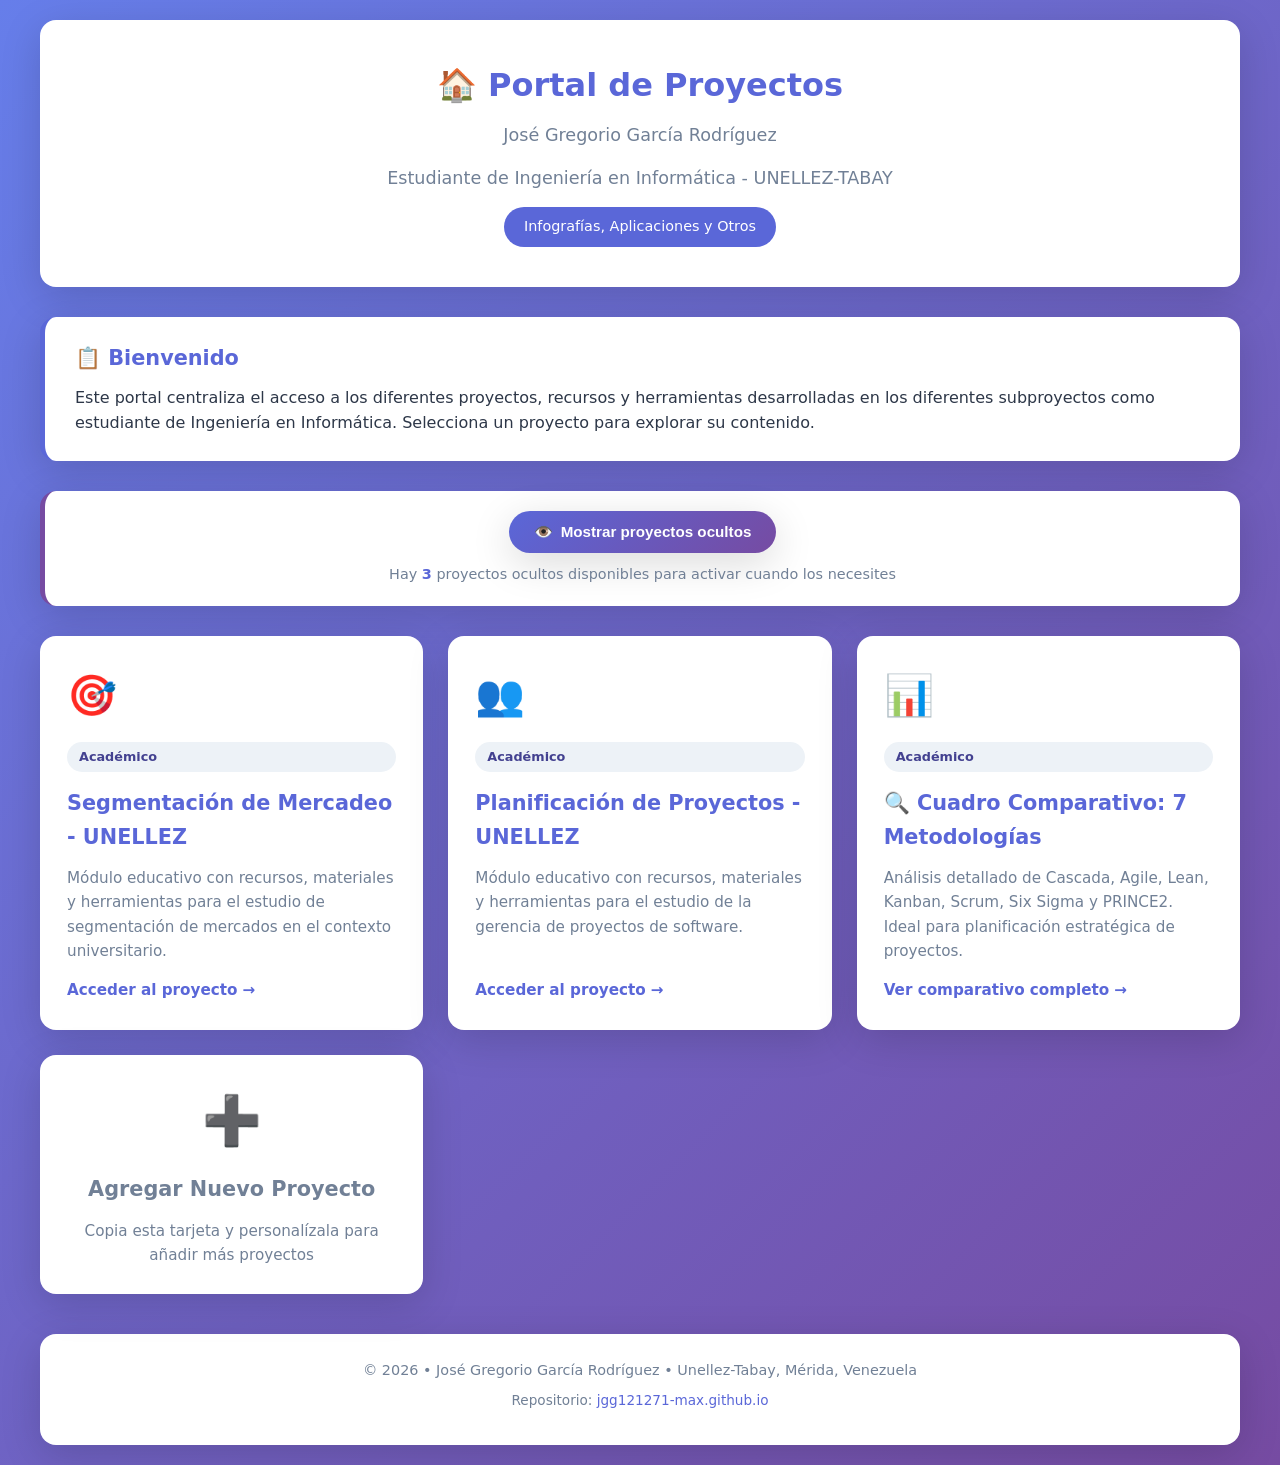
==== commit dd82ccdc: "Update index.html" ====
--- a/index.html
+++ b/index.html
@@ -586,7 +586,7 @@
             <!-- ✅ NUEVO: Cuadro Comparativo de Metodologías -->
             <div class="project-card" onclick="showComparativeTable()" style="cursor: pointer;">
                 <span class="icon">📊</span>
-                <span class="badge">Recurso</span>
+                <span class="badge">Académico</span>
                 <h3>🔍 Cuadro Comparativo: 7 Metodologías</h3>
                 <p>Análisis detallado de Cascada, Agile, Lean, Kanban, Scrum, Six Sigma y PRINCE2. Ideal para planificación estratégica de proyectos.</p>
                 <span class="link-text">Ver comparativo completo</span>
